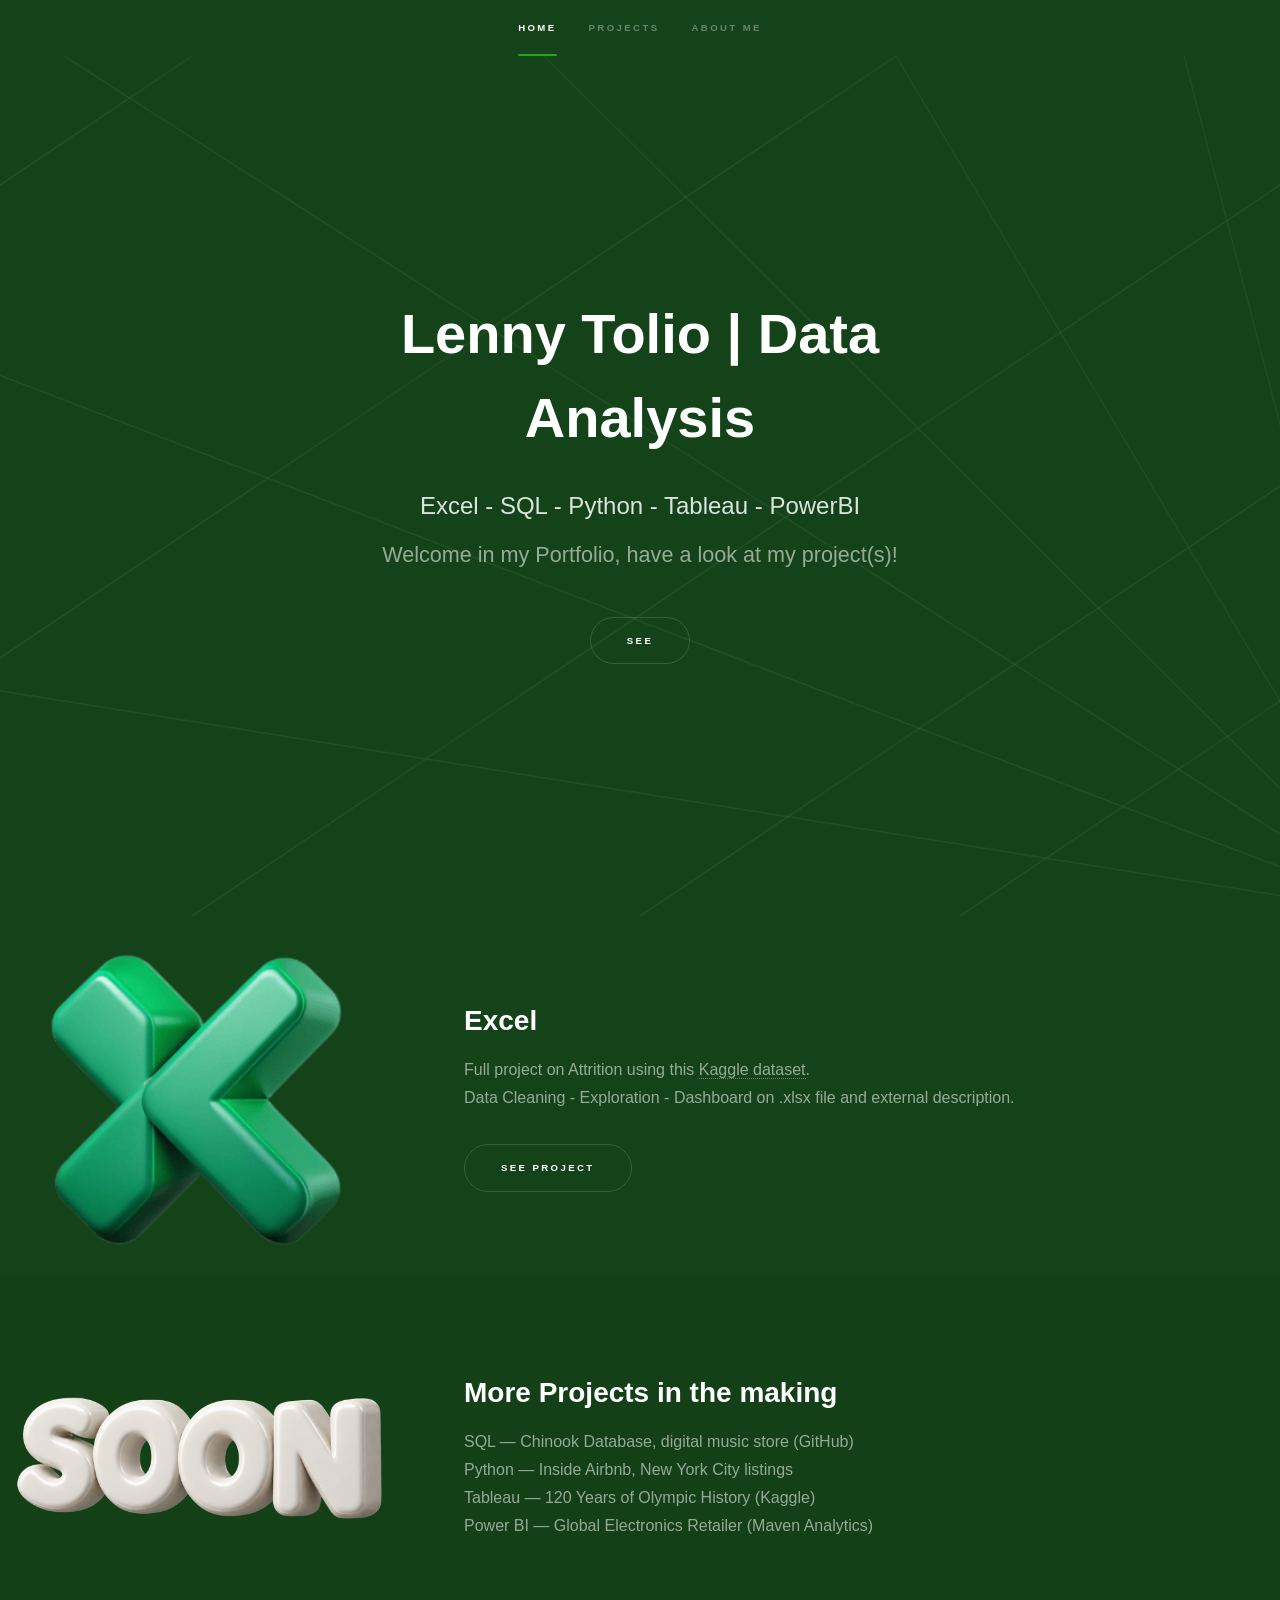
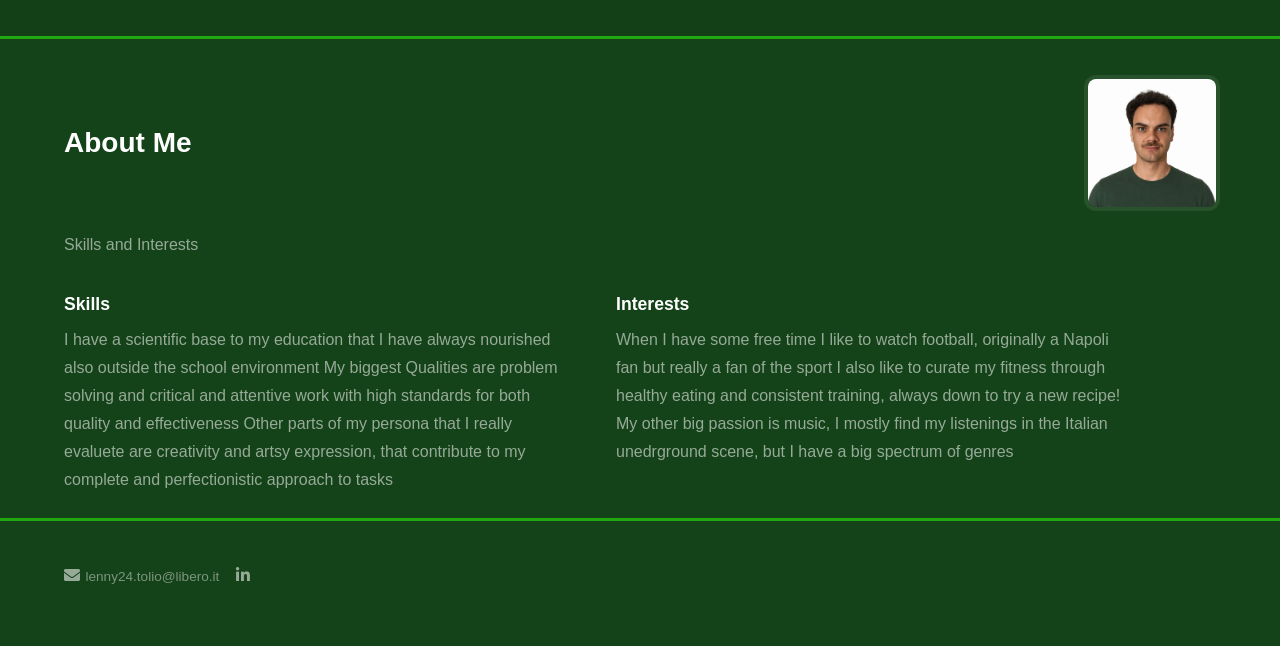
==== index.html @ 7ac7b828 "Add files via upload" ====
<!DOCTYPE HTML>
<html>
	<head>
		<title>Lenny Tolio Portfolio</title>
		<meta charset="utf-8" />
		<meta name="viewport" content="width=device-width, initial-scale=1, user-scalable=no" />
		<link rel="stylesheet" href="assets/css/main.css" />
		<noscript><link rel="stylesheet" href="assets/css/noscript.css" /></noscript>
	</head>
	<body class="is-preload">

		<!-- Sidebar -->
			<section id="sidebar">
				<div class="inner">
					<nav>
						<ul>
							<li><a href="#intro">Home</a></li>
							<li><a href="#one">Projects</a></li>
							<li><a href="#two">About Me</a></li>
						</ul>
					</nav>
				</div>
			</section>

		<!-- Wrapper -->
			<div id="wrapper">

				<!-- Intro -->
					<section id="intro" class="wrapper style1 fullscreen fade-up">
						<div class="inner">
							<h1>Lenny Tolio | Data Analysis</h1>
							<h2>Excel - SQL - Python - Tableau - PowerBI</h2>
							<p>Welcome in my Portfolio, have a look at my project(s)!<br /></p>
							<ul class="actions special">
								<li><a href="#one" class="button scrolly">See</a></li>
							</ul>
						</div>
					</section>

				<!-- One -->
				<section id="one" class="wrapper style2 spotlights">
						<section>
						
							<a href="Excel.html" class="image"><img src="images/ExcelLogo.png" alt="ExcelLogo" data-position="center center" /></a>
							<div class="content">
								<div class="inner">
									<h2>Excel</h2>
									<p>Full project on Attrition using this <a href="https://kaggle.com/datasets/pavansubhasht/ibm-hr-analytics-attrition-dataset">Kaggle dataset</a>.<br />
									Data Cleaning - Exploration - Dashboard on .xlsx file and external description.</p>
									<ul class="actions">
										<li><a href="Excel.html" class="button">See Project</a></li>
									</ul>
								</div>
							</div>
						</section>
					
				
						<section>
							<a class="image"><img src="images/SOON.png" alt="MTC" data-position="center center" /></a>
							<div class="content">
								<div class="inner">
									<h2>More Projects in the making</h2>
									<p>SQL  —  Chinook Database, digital music store (GitHub)<br />
										Python  —  Inside Airbnb, New York City listings<br />
										Tableau  —  120 Years of Olympic History (Kaggle)<br />
										Power BI  —  Global Electronics Retailer (Maven Analytics)<br />
									</p>
								</div>
							</div>
						
						</section>
				</section>

				<!-- Divider between Projects and About Me -->
					<hr class="section-divider" />

				<!-- Two -->
					<section id="two" class="wrapper style3 fade-up">
						<div class="inner">
							<div class="about-header">
								<h2>About Me</h2>
								<!-- Sostituisci il percorso con la tua foto -->
								<div class="about-photo">
									<img src="images\FotoIo.jpg" alt="Lenny Tolio" />
								</div>
							</div>
							<p>Skills and Interests</p>
							<div class="about-blocks">
								<div class="about-block">
									<h3>Skills</h3>
									<p>I have a scientific base to my education that I have always nourished also outside the school environment
									My biggest Qualities are problem solving and critical and attentive work with high standards for both quality and effectiveness
									Other parts of my persona that I really evaluete are creativity and artsy expression, that contribute to my complete and perfectionistic approach to tasks</p>
								</div>
								<div class="about-block">
									<h3>Interests</h3>
									<p>When I have some free time I like to watch football, originally a Napoli fan but really a fan of the sport
										I also like to curate my fitness through healthy eating and consistent training, always down to try a new recipe!
										My other big passion is music, I mostly find my listenings in the Italian unedrground scene, but I have a big spectrum of genres
									</p>
								</div>
							</div>
						</div>
					</section>

			</div>

		<!-- Divider -->
			<hr class="section-divider" />

		<!-- Footer -->
			<footer id="footer" class="wrapper style1-alt">
				<div class="inner">
					<ul class="icons">
						<li class="email-item">
							<a href="#" class="icon solid fa-envelope" id="copy-email" title="Copia l'indirizzo email"><span class="label">Email</span></a><span class="email-text" id="copy-email-text">lenny24.tolio@libero.it</span>
							<span class="copied-tip" id="copied-tip">Copiato negli appunti!</span>
						</li>
						<li><a href="https://www.linkedin.com/in/tuo-profilo" class="icon brands fa-linkedin-in"><span class="label">LinkedIn</span></a></li>
					</ul>
				</div>
			</footer>

		<!-- Scripts -->
			<script src="assets/js/jquery.min.js"></script>
			<script src="assets/js/jquery.scrollex.min.js"></script>
			<script src="assets/js/jquery.scrolly.min.js"></script>
			<script src="assets/js/browser.min.js"></script>
			<script src="assets/js/breakpoints.min.js"></script>
			<script src="assets/js/util.js"></script>
			<script src="assets/js/main.js"></script>

		<!-- Copy email to clipboard -->
			<script>
				(function () {
					var email = "lenny24.tolio@libero.it";
					var tip = document.getElementById("copied-tip");
					var showTip = function () {
						navigator.clipboard.writeText(email).then(function () {
							tip.classList.add("visible");
							setTimeout(function () { tip.classList.remove("visible"); }, 1800);
						});
					};
					document.getElementById("copy-email").addEventListener("click", function (e) {
						e.preventDefault();
						showTip();
					});
					document.getElementById("copy-email-text").addEventListener("click", showTip);
				})();
			</script>

	</body>
</html>
---- assets/css/main.css ----
@import url(fontawesome-all.min.css);

/*
	Hyperspace by HTML5 UP
	html5up.net | @ajlkn
	Free for personal and commercial use under the CCA 3.0 license (html5up.net/license)
*/

html, body, div, span, applet, object,
iframe, h1, h2, h3, h4, h5, h6, p, blockquote,
pre, a, abbr, acronym, address, big, cite,
code, del, dfn, em, img, ins, kbd, q, s, samp,
small, strike, strong, sub, sup, tt, var, b,
u, i, center, dl, dt, dd, ol, ul, li, fieldset,
form, label, legend, table, caption, tbody,
tfoot, thead, tr, th, td, article, aside,
canvas, details, embed, figure, figcaption,
footer, header, hgroup, menu, nav, output, ruby,
section, summary, time, mark, audio, video {
	margin: 0;
	padding: 0;
	border: 0;
	font-size: 100%;
	font: inherit;
	vertical-align: baseline;}

article, aside, details, figcaption, figure,
footer, header, hgroup, menu, nav, section {
	display: block;}

body {
	line-height: 1;
}

ol, ul {
	list-style: none;
}

blockquote, q {
	quotes: none;
}

	blockquote:before, blockquote:after, q:before, q:after {
		content: '';
		content: none;
	}

table {
	border-collapse: collapse;
	border-spacing: 0;
}

body {
	-webkit-text-size-adjust: none;
}

mark {
	background-color: transparent;
	color: inherit;
}

input::-moz-focus-inner {
	border: 0;
	padding: 0;
}

input, select, textarea {
	-moz-appearance: none;
	-webkit-appearance: none;
	-ms-appearance: none;
	appearance: none;
}

/* Basic */

	@-ms-viewport {
		width: device-width;
	}

	body {
		-ms-overflow-style: scrollbar;
	}

	@media screen and (max-width: 480px) {

		html, body {
			min-width: 320px;
		}

	}

	html {
		box-sizing: border-box;
	}

	*, *:before, *:after {
		box-sizing: inherit;
	}

	body {
		background: #154319;
	}

		body.is-preload *, body.is-preload *:before, body.is-preload *:after {
			-moz-animation: none !important;
			-webkit-animation: none !important;
			-ms-animation: none !important;
			animation: none !important;
			-moz-transition: none !important;
			-webkit-transition: none !important;
			-ms-transition: none !important;
			transition: none !important;
		}

/* Type */

	body, input, select, textarea {
		color: rgba(255, 255, 255, 0.55);
		font-family: Arial, Helvetica, sans-serif;
		font-size: 16.5pt;
		font-weight: normal;
		line-height: 1.75;
	}

		@media screen and (max-width: 1680px) {

			body, input, select, textarea {
				font-size: 13pt;
			}

		}

		@media screen and (max-width: 1280px) {

			body, input, select, textarea {
				font-size: 12pt;
			}

		}

		@media screen and (max-width: 360px) {

			body, input, select, textarea {
				font-size: 11pt;
			}

		}

	a {
		-moz-transition: color 0.2s ease, border-bottom-color 0.2s ease;
		-webkit-transition: color 0.2s ease, border-bottom-color 0.2s ease;
		-ms-transition: color 0.2s ease, border-bottom-color 0.2s ease;
		transition: color 0.2s ease, border-bottom-color 0.2s ease;
		border-bottom: dotted 1px rgba(255, 255, 255, 0.35);
		color: inherit;
		text-decoration: none;
	}

		a:hover {
			border-bottom-color: transparent;
			color: #ffffff;
		}

	strong, b {
		color: #ffffff;
		font-weight: bold;
	}

	em, i {
		font-style: italic;
	}

	p {
		margin: 0 0 2em 0;
	}

	h1, h2, h3, h4, h5, h6 {
		color: #ffffff;
		font-weight: bold;
		line-height: 1.5;
		margin: 0 0 0.5em 0;
	}

		h1 a, h2 a, h3 a, h4 a, h5 a, h6 a {
			color: inherit;
			text-decoration: none;
		}

	h1 {
		font-size: 2.75em;
	}

		h1.major {
			margin: 0 0 1.3em 0;
			position: relative;
			padding-bottom: 0.35em;
		}

			h1.major:after {
				background-image: -moz-linear-gradient(to right, #154319, #22a911);
				background-image: -webkit-linear-gradient(to right, #154319, #22a911);
				background-image: -ms-linear-gradient(to right, #154319, #22a911);
				background-image: linear-gradient(to right, #154319, #22a911);
				-moz-transition: max-width 0.2s ease;
				-webkit-transition: max-width 0.2s ease;
				-ms-transition: max-width 0.2s ease;
				transition: max-width 0.2s ease;
				border-radius: 0.2em;
				bottom: 0;
				content: '';
				height: 0.05em;
				position: absolute;
				right: 0;
				width: 100%;
			}

	h2 {
		font-size: 1.75em;
	}

	h3 {
		font-size: 1.1em;
	}

	h4 {
		font-size: 1em;
	}

	h5 {
		font-size: 0.8em;
	}

	h6 {
		font-size: 0.6em;
	}

	@media screen and (max-width: 736px) {

		h1 {
			font-size: 2em;
		}

		h2 {
			font-size: 1.25em;
		}

		h3 {
			font-size: 1em;
		}

		h4 {
			font-size: 0.8em;
		}

		h5 {
			font-size: 0.6em;
		}

		h6 {
			font-size: 0.6em;
		}

	}

	sub {
		font-size: 0.8em;
		position: relative;
		top: 0.5em;
	}

	sup {
		font-size: 0.8em;
		position: relative;
		top: -0.5em;
	}

	blockquote {
		border-left: solid 4px rgba(255, 255, 255, 0.15);
		font-style: italic;
		margin: 0 0 2em 0;
		padding: 0.5em 0 0.5em 2em;
	}

	code {
		background: rgba(255, 255, 255, 0.05);
		border-radius: 0.25em;
		border: solid 1px rgba(255, 255, 255, 0.15);
		font-family: "Courier New", monospace;
		font-size: 0.9em;
		margin: 0 0.25em;
		padding: 0.25em 0.65em;
	}

	pre {
		-webkit-overflow-scrolling: touch;
		font-family: "Courier New", monospace;
		font-size: 0.9em;
		margin: 0 0 2em 0;
	}

		pre code {
			display: block;
			line-height: 1.75em;
			padding: 1em 1.5em;
			overflow-x: auto;
		}

	hr {
		border: 0;
		border-bottom: solid 1px rgba(255, 255, 255, 0.15);
		margin: 2em 0;
	}

		hr.major {
			margin: 3em 0;
		}

	.align-left {
		text-align: left;
	}

	.align-center {
		text-align: center;
	}

	.align-right {
		text-align: right;
	}

/* Row */

	.row {
		display: flex;
		flex-wrap: wrap;
		box-sizing: border-box;
		align-items: stretch;
	}

		.row > * {
			box-sizing: border-box;
		}

		.row.gtr-uniform > * > :last-child {
			margin-bottom: 0;
		}

		.row.aln-left {
			justify-content: flex-start;
		}

		.row.aln-center {
			justify-content: center;
		}

		.row.aln-right {
			justify-content: flex-end;
		}

		.row.aln-top {
			align-items: flex-start;
		}

		.row.aln-middle {
			align-items: center;
		}

		.row.aln-bottom {
			align-items: flex-end;
		}

		.row > .imp {
			order: -1;
		}

		.row > .col-1 {
			width: 8.33333%;
		}

		.row > .off-1 {
			margin-left: 8.33333%;
		}

		.row > .col-2 {
			width: 16.66667%;
		}

		.row > .off-2 {
			margin-left: 16.66667%;
		}

		.row > .col-3 {
			width: 25%;
		}

		.row > .off-3 {
			margin-left: 25%;
		}

		.row > .col-4 {
			width: 33.33333%;
		}

		.row > .off-4 {
			margin-left: 33.33333%;
		}

		.row > .col-5 {
			width: 41.66667%;
		}

		.row > .off-5 {
			margin-left: 41.66667%;
		}

		.row > .col-6 {
			width: 50%;
		}

		.row > .off-6 {
			margin-left: 50%;
		}

		.row > .col-7 {
			width: 58.33333%;
		}

		.row > .off-7 {
			margin-left: 58.33333%;
		}

		.row > .col-8 {
			width: 66.66667%;
		}

		.row > .off-8 {
			margin-left: 66.66667%;
		}

		.row > .col-9 {
			width: 75%;
		}

		.row > .off-9 {
			margin-left: 75%;
		}

		.row > .col-10 {
			width: 83.33333%;
		}

		.row > .off-10 {
			margin-left: 83.33333%;
		}

		.row > .col-11 {
			width: 91.66667%;
		}

		.row > .off-11 {
			margin-left: 91.66667%;
		}

		.row > .col-12 {
			width: 100%;
		}

		.row > .off-12 {
			margin-left: 100%;
		}

		.row.gtr-0 {
			margin-top: 0;
			margin-left: 0em;
		}

			.row.gtr-0 > * {
				padding: 0 0 0 0em;
			}

			.row.gtr-0.gtr-uniform {
				margin-top: 0em;
			}

				.row.gtr-0.gtr-uniform > * {
					padding-top: 0em;
				}

		.row.gtr-25 {
			margin-top: 0;
			margin-left: -0.375em;
		}

			.row.gtr-25 > * {
				padding: 0 0 0 0.375em;
			}

			.row.gtr-25.gtr-uniform {
				margin-top: -0.375em;
			}

				.row.gtr-25.gtr-uniform > * {
					padding-top: 0.375em;
				}

		.row.gtr-50 {
			margin-top: 0;
			margin-left: -0.75em;
		}

			.row.gtr-50 > * {
				padding: 0 0 0 0.75em;
			}

			.row.gtr-50.gtr-uniform {
				margin-top: -0.75em;
			}

				.row.gtr-50.gtr-uniform > * {
					padding-top: 0.75em;
				}

		.row {
			margin-top: 0;
			margin-left: -1.5em;
		}

			.row > * {
				padding: 0 0 0 1.5em;
			}

			.row.gtr-uniform {
				margin-top: -1.5em;
			}

				.row.gtr-uniform > * {
					padding-top: 1.5em;
				}

		.row.gtr-150 {
			margin-top: 0;
			margin-left: -2.25em;
		}

			.row.gtr-150 > * {
				padding: 0 0 0 2.25em;
			}

			.row.gtr-150.gtr-uniform {
				margin-top: -2.25em;
			}

				.row.gtr-150.gtr-uniform > * {
					padding-top: 2.25em;
				}

		.row.gtr-200 {
			margin-top: 0;
			margin-left: -3em;
		}

			.row.gtr-200 > * {
				padding: 0 0 0 3em;
			}

			.row.gtr-200.gtr-uniform {
				margin-top: -3em;
			}

				.row.gtr-200.gtr-uniform > * {
					padding-top: 3em;
				}

		@media screen and (max-width: 1680px) {

			.row {
				display: flex;
				flex-wrap: wrap;
				box-sizing: border-box;
				align-items: stretch;
			}

				.row > * {
					box-sizing: border-box;
				}

				.row.gtr-uniform > * > :last-child {
					margin-bottom: 0;
				}

				.row.aln-left {
					justify-content: flex-start;
				}

				.row.aln-center {
					justify-content: center;
				}

				.row.aln-right {
					justify-content: flex-end;
				}

				.row.aln-top {
					align-items: flex-start;
				}

				.row.aln-middle {
					align-items: center;
				}

				.row.aln-bottom {
					align-items: flex-end;
				}

				.row > .imp-xlarge {
					order: -1;
				}

				.row > .col-1-xlarge {
					width: 8.33333%;
				}

				.row > .off-1-xlarge {
					margin-left: 8.33333%;
				}

				.row > .col-2-xlarge {
					width: 16.66667%;
				}

				.row > .off-2-xlarge {
					margin-left: 16.66667%;
				}

				.row > .col-3-xlarge {
					width: 25%;
				}

				.row > .off-3-xlarge {
					margin-left: 25%;
				}

				.row > .col-4-xlarge {
					width: 33.33333%;
				}

				.row > .off-4-xlarge {
					margin-left: 33.33333%;
				}

				.row > .col-5-xlarge {
					width: 41.66667%;
				}

				.row > .off-5-xlarge {
					margin-left: 41.66667%;
				}

				.row > .col-6-xlarge {
					width: 50%;
				}

				.row > .off-6-xlarge {
					margin-left: 50%;
				}

				.row > .col-7-xlarge {
					width: 58.33333%;
				}

				.row > .off-7-xlarge {
					margin-left: 58.33333%;
				}

				.row > .col-8-xlarge {
					width: 66.66667%;
				}

				.row > .off-8-xlarge {
					margin-left: 66.66667%;
				}

				.row > .col-9-xlarge {
					width: 75%;
				}

				.row > .off-9-xlarge {
					margin-left: 75%;
				}

				.row > .col-10-xlarge {
					width: 83.33333%;
				}

				.row > .off-10-xlarge {
					margin-left: 83.33333%;
				}

				.row > .col-11-xlarge {
					width: 91.66667%;
				}

				.row > .off-11-xlarge {
					margin-left: 91.66667%;
				}

				.row > .col-12-xlarge {
					width: 100%;
				}

				.row > .off-12-xlarge {
					margin-left: 100%;
				}

				.row.gtr-0 {
					margin-top: 0;
					margin-left: 0em;
				}

					.row.gtr-0 > * {
						padding: 0 0 0 0em;
					}

					.row.gtr-0.gtr-uniform {
						margin-top: 0em;
					}

						.row.gtr-0.gtr-uniform > * {
							padding-top: 0em;
						}

				.row.gtr-25 {
					margin-top: 0;
					margin-left: -0.375em;
				}

					.row.gtr-25 > * {
						padding: 0 0 0 0.375em;
					}

					.row.gtr-25.gtr-uniform {
						margin-top: -0.375em;
					}

						.row.gtr-25.gtr-uniform > * {
							padding-top: 0.375em;
						}

				.row.gtr-50 {
					margin-top: 0;
					margin-left: -0.75em;
				}

					.row.gtr-50 > * {
						padding: 0 0 0 0.75em;
					}

					.row.gtr-50.gtr-uniform {
						margin-top: -0.75em;
					}

						.row.gtr-50.gtr-uniform > * {
							padding-top: 0.75em;
						}

				.row {
					margin-top: 0;
					margin-left: -1.5em;
				}

					.row > * {
						padding: 0 0 0 1.5em;
					}

					.row.gtr-uniform {
						margin-top: -1.5em;
					}

						.row.gtr-uniform > * {
							padding-top: 1.5em;
						}

				.row.gtr-150 {
					margin-top: 0;
					margin-left: -2.25em;
				}

					.row.gtr-150 > * {
						padding: 0 0 0 2.25em;
					}

					.row.gtr-150.gtr-uniform {
						margin-top: -2.25em;
					}

						.row.gtr-150.gtr-uniform > * {
							padding-top: 2.25em;
						}

				.row.gtr-200 {
					margin-top: 0;
					margin-left: -3em;
				}

					.row.gtr-200 > * {
						padding: 0 0 0 3em;
					}

					.row.gtr-200.gtr-uniform {
						margin-top: -3em;
					}

						.row.gtr-200.gtr-uniform > * {
							padding-top: 3em;
						}

		}

		@media screen and (max-width: 1280px) {

			.row {
				display: flex;
				flex-wrap: wrap;
				box-sizing: border-box;
				align-items: stretch;
			}

				.row > * {
					box-sizing: border-box;
				}

				.row.gtr-uniform > * > :last-child {
					margin-bottom: 0;
				}

				.row.aln-left {
					justify-content: flex-start;
				}

				.row.aln-center {
					justify-content: center;
				}

				.row.aln-right {
					justify-content: flex-end;
				}

				.row.aln-top {
					align-items: flex-start;
				}

				.row.aln-middle {
					align-items: center;
				}

				.row.aln-bottom {
					align-items: flex-end;
				}

				.row > .imp-large {
					order: -1;
				}

				.row > .col-1-large {
					width: 8.33333%;
				}

				.row > .off-1-large {
					margin-left: 8.33333%;
				}

				.row > .col-2-large {
					width: 16.66667%;
				}

				.row > .off-2-large {
					margin-left: 16.66667%;
				}

				.row > .col-3-large {
					width: 25%;
				}

				.row > .off-3-large {
					margin-left: 25%;
				}

				.row > .col-4-large {
					width: 33.33333%;
				}

				.row > .off-4-large {
					margin-left: 33.33333%;
				}

				.row > .col-5-large {
					width: 41.66667%;
				}

				.row > .off-5-large {
					margin-left: 41.66667%;
				}

				.row > .col-6-large {
					width: 50%;
				}

				.row > .off-6-large {
					margin-left: 50%;
				}

				.row > .col-7-large {
					width: 58.33333%;
				}

				.row > .off-7-large {
					margin-left: 58.33333%;
				}

				.row > .col-8-large {
					width: 66.66667%;
				}

				.row > .off-8-large {
					margin-left: 66.66667%;
				}

				.row > .col-9-large {
					width: 75%;
				}

				.row > .off-9-large {
					margin-left: 75%;
				}

				.row > .col-10-large {
					width: 83.33333%;
				}

				.row > .off-10-large {
					margin-left: 83.33333%;
				}

				.row > .col-11-large {
					width: 91.66667%;
				}

				.row > .off-11-large {
					margin-left: 91.66667%;
				}

				.row > .col-12-large {
					width: 100%;
				}

				.row > .off-12-large {
					margin-left: 100%;
				}

				.row.gtr-0 {
					margin-top: 0;
					margin-left: 0em;
				}

					.row.gtr-0 > * {
						padding: 0 0 0 0em;
					}

					.row.gtr-0.gtr-uniform {
						margin-top: 0em;
					}

						.row.gtr-0.gtr-uniform > * {
							padding-top: 0em;
						}

				.row.gtr-25 {
					margin-top: 0;
					margin-left: -0.375em;
				}

					.row.gtr-25 > * {
						padding: 0 0 0 0.375em;
					}

					.row.gtr-25.gtr-uniform {
						margin-top: -0.375em;
					}

						.row.gtr-25.gtr-uniform > * {
							padding-top: 0.375em;
						}

				.row.gtr-50 {
					margin-top: 0;
					margin-left: -0.75em;
				}

					.row.gtr-50 > * {
						padding: 0 0 0 0.75em;
					}

					.row.gtr-50.gtr-uniform {
						margin-top: -0.75em;
					}

						.row.gtr-50.gtr-uniform > * {
							padding-top: 0.75em;
						}

				.row {
					margin-top: 0;
					margin-left: -1.5em;
				}

					.row > * {
						padding: 0 0 0 1.5em;
					}

					.row.gtr-uniform {
						margin-top: -1.5em;
					}

						.row.gtr-uniform > * {
							padding-top: 1.5em;
						}

				.row.gtr-150 {
					margin-top: 0;
					margin-left: -2.25em;
				}

					.row.gtr-150 > * {
						padding: 0 0 0 2.25em;
					}

					.row.gtr-150.gtr-uniform {
						margin-top: -2.25em;
					}

						.row.gtr-150.gtr-uniform > * {
							padding-top: 2.25em;
						}

				.row.gtr-200 {
					margin-top: 0;
					margin-left: -3em;
				}

					.row.gtr-200 > * {
						padding: 0 0 0 3em;
					}

					.row.gtr-200.gtr-uniform {
						margin-top: -3em;
					}

						.row.gtr-200.gtr-uniform > * {
							padding-top: 3em;
						}

		}

		@media screen and (max-width: 980px) {

			.row {
				display: flex;
				flex-wrap: wrap;
				box-sizing: border-box;
				align-items: stretch;
			}

				.row > * {
					box-sizing: border-box;
				}

				.row.gtr-uniform > * > :last-child {
					margin-bottom: 0;
				}

				.row.aln-left {
					justify-content: flex-start;
				}

				.row.aln-center {
					justify-content: center;
				}

				.row.aln-right {
					justify-content: flex-end;
				}

				.row.aln-top {
					align-items: flex-start;
				}

				.row.aln-middle {
					align-items: center;
				}

				.row.aln-bottom {
					align-items: flex-end;
				}

				.row > .imp-medium {
					order: -1;
				}

				.row > .col-1-medium {
					width: 8.33333%;
				}

				.row > .off-1-medium {
					margin-left: 8.33333%;
				}

				.row > .col-2-medium {
					width: 16.66667%;
				}

				.row > .off-2-medium {
					margin-left: 16.66667%;
				}

				.row > .col-3-medium {
					width: 25%;
				}

				.row > .off-3-medium {
					margin-left: 25%;
				}

				.row > .col-4-medium {
					width: 33.33333%;
				}

				.row > .off-4-medium {
					margin-left: 33.33333%;
				}

				.row > .col-5-medium {
					width: 41.66667%;
				}

				.row > .off-5-medium {
					margin-left: 41.66667%;
				}

				.row > .col-6-medium {
					width: 50%;
				}

				.row > .off-6-medium {
					margin-left: 50%;
				}

				.row > .col-7-medium {
					width: 58.33333%;
				}

				.row > .off-7-medium {
					margin-left: 58.33333%;
				}

				.row > .col-8-medium {
					width: 66.66667%;
				}

				.row > .off-8-medium {
					margin-left: 66.66667%;
				}

				.row > .col-9-medium {
					width: 75%;
				}

				.row > .off-9-medium {
					margin-left: 75%;
				}

				.row > .col-10-medium {
					width: 83.33333%;
				}

				.row > .off-10-medium {
					margin-left: 83.33333%;
				}

				.row > .col-11-medium {
					width: 91.66667%;
				}

				.row > .off-11-medium {
					margin-left: 91.66667%;
				}

				.row > .col-12-medium {
					width: 100%;
				}

				.row > .off-12-medium {
					margin-left: 100%;
				}

				.row.gtr-0 {
					margin-top: 0;
					margin-left: 0em;
				}

					.row.gtr-0 > * {
						padding: 0 0 0 0em;
					}

					.row.gtr-0.gtr-uniform {
						margin-top: 0em;
					}

						.row.gtr-0.gtr-uniform > * {
							padding-top: 0em;
						}

				.row.gtr-25 {
					margin-top: 0;
					margin-left: -0.375em;
				}

					.row.gtr-25 > * {
						padding: 0 0 0 0.375em;
					}

					.row.gtr-25.gtr-uniform {
						margin-top: -0.375em;
					}

						.row.gtr-25.gtr-uniform > * {
							padding-top: 0.375em;
						}

				.row.gtr-50 {
					margin-top: 0;
					margin-left: -0.75em;
				}

					.row.gtr-50 > * {
						padding: 0 0 0 0.75em;
					}

					.row.gtr-50.gtr-uniform {
						margin-top: -0.75em;
					}

						.row.gtr-50.gtr-uniform > * {
							padding-top: 0.75em;
						}

				.row {
					margin-top: 0;
					margin-left: -1.5em;
				}

					.row > * {
						padding: 0 0 0 1.5em;
					}

					.row.gtr-uniform {
						margin-top: -1.5em;
					}

						.row.gtr-uniform > * {
							padding-top: 1.5em;
						}

				.row.gtr-150 {
					margin-top: 0;
					margin-left: -2.25em;
				}

					.row.gtr-150 > * {
						padding: 0 0 0 2.25em;
					}

					.row.gtr-150.gtr-uniform {
						margin-top: -2.25em;
					}

						.row.gtr-150.gtr-uniform > * {
							padding-top: 2.25em;
						}

				.row.gtr-200 {
					margin-top: 0;
					margin-left: -3em;
				}

					.row.gtr-200 > * {
						padding: 0 0 0 3em;
					}

					.row.gtr-200.gtr-uniform {
						margin-top: -3em;
					}

						.row.gtr-200.gtr-uniform > * {
							padding-top: 3em;
						}

		}

		@media screen and (max-width: 736px) {

			.row {
				display: flex;
				flex-wrap: wrap;
				box-sizing: border-box;
				align-items: stretch;
			}

				.row > * {
					box-sizing: border-box;
				}

				.row.gtr-uniform > * > :last-child {
					margin-bottom: 0;
				}

				.row.aln-left {
					justify-content: flex-start;
				}

				.row.aln-center {
					justify-content: center;
				}

				.row.aln-right {
					justify-content: flex-end;
				}

				.row.aln-top {
					align-items: flex-start;
				}

				.row.aln-middle {
					align-items: center;
				}

				.row.aln-bottom {
					align-items: flex-end;
				}

				.row > .imp-small {
					order: -1;
				}

				.row > .col-1-small {
					width: 8.33333%;
				}

				.row > .off-1-small {
					margin-left: 8.33333%;
				}

				.row > .col-2-small {
					width: 16.66667%;
				}

				.row > .off-2-small {
					margin-left: 16.66667%;
				}

				.row > .col-3-small {
					width: 25%;
				}

				.row > .off-3-small {
					margin-left: 25%;
				}

				.row > .col-4-small {
					width: 33.33333%;
				}

				.row > .off-4-small {
					margin-left: 33.33333%;
				}

				.row > .col-5-small {
					width: 41.66667%;
				}

				.row > .off-5-small {
					margin-left: 41.66667%;
				}

				.row > .col-6-small {
					width: 50%;
				}

				.row > .off-6-small {
					margin-left: 50%;
				}

				.row > .col-7-small {
					width: 58.33333%;
				}

				.row > .off-7-small {
					margin-left: 58.33333%;
				}

				.row > .col-8-small {
					width: 66.66667%;
				}

				.row > .off-8-small {
					margin-left: 66.66667%;
				}

				.row > .col-9-small {
					width: 75%;
				}

				.row > .off-9-small {
					margin-left: 75%;
				}

				.row > .col-10-small {
					width: 83.33333%;
				}

				.row > .off-10-small {
					margin-left: 83.33333%;
				}

				.row > .col-11-small {
					width: 91.66667%;
				}

				.row > .off-11-small {
					margin-left: 91.66667%;
				}

				.row > .col-12-small {
					width: 100%;
				}

				.row > .off-12-small {
					margin-left: 100%;
				}

				.row.gtr-0 {
					margin-top: 0;
					margin-left: 0em;
				}

					.row.gtr-0 > * {
						padding: 0 0 0 0em;
					}

					.row.gtr-0.gtr-uniform {
						margin-top: 0em;
					}

						.row.gtr-0.gtr-uniform > * {
							padding-top: 0em;
						}

				.row.gtr-25 {
					margin-top: 0;
					margin-left: -0.375em;
				}

					.row.gtr-25 > * {
						padding: 0 0 0 0.375em;
					}

					.row.gtr-25.gtr-uniform {
						margin-top: -0.375em;
					}

						.row.gtr-25.gtr-uniform > * {
							padding-top: 0.375em;
						}

				.row.gtr-50 {
					margin-top: 0;
					margin-left: -0.75em;
				}

					.row.gtr-50 > * {
						padding: 0 0 0 0.75em;
					}

					.row.gtr-50.gtr-uniform {
						margin-top: -0.75em;
					}

						.row.gtr-50.gtr-uniform > * {
							padding-top: 0.75em;
						}

				.row {
					margin-top: 0;
					margin-left: -1.5em;
				}

					.row > * {
						padding: 0 0 0 1.5em;
					}

					.row.gtr-uniform {
						margin-top: -1.5em;
					}

						.row.gtr-uniform > * {
							padding-top: 1.5em;
						}

				.row.gtr-150 {
					margin-top: 0;
					margin-left: -2.25em;
				}

					.row.gtr-150 > * {
						padding: 0 0 0 2.25em;
					}

					.row.gtr-150.gtr-uniform {
						margin-top: -2.25em;
					}

						.row.gtr-150.gtr-uniform > * {
							padding-top: 2.25em;
						}

				.row.gtr-200 {
					margin-top: 0;
					margin-left: -3em;
				}

					.row.gtr-200 > * {
						padding: 0 0 0 3em;
					}

					.row.gtr-200.gtr-uniform {
						margin-top: -3em;
					}

						.row.gtr-200.gtr-uniform > * {
							padding-top: 3em;
						}

		}

		@media screen and (max-width: 480px) {

			.row {
				display: flex;
				flex-wrap: wrap;
				box-sizing: border-box;
				align-items: stretch;
			}

				.row > * {
					box-sizing: border-box;
				}

				.row.gtr-uniform > * > :last-child {
					margin-bottom: 0;
				}

				.row.aln-left {
					justify-content: flex-start;
				}

				.row.aln-center {
					justify-content: center;
				}

				.row.aln-right {
					justify-content: flex-end;
				}

				.row.aln-top {
					align-items: flex-start;
				}

				.row.aln-middle {
					align-items: center;
				}

				.row.aln-bottom {
					align-items: flex-end;
				}

				.row > .imp-xsmall {
					order: -1;
				}

				.row > .col-1-xsmall {
					width: 8.33333%;
				}

				.row > .off-1-xsmall {
					margin-left: 8.33333%;
				}

				.row > .col-2-xsmall {
					width: 16.66667%;
				}

				.row > .off-2-xsmall {
					margin-left: 16.66667%;
				}

				.row > .col-3-xsmall {
					width: 25%;
				}

				.row > .off-3-xsmall {
					margin-left: 25%;
				}

				.row > .col-4-xsmall {
					width: 33.33333%;
				}

				.row > .off-4-xsmall {
					margin-left: 33.33333%;
				}

				.row > .col-5-xsmall {
					width: 41.66667%;
				}

				.row > .off-5-xsmall {
					margin-left: 41.66667%;
				}

				.row > .col-6-xsmall {
					width: 50%;
				}

				.row > .off-6-xsmall {
					margin-left: 50%;
				}

				.row > .col-7-xsmall {
					width: 58.33333%;
				}

				.row > .off-7-xsmall {
					margin-left: 58.33333%;
				}

				.row > .col-8-xsmall {
					width: 66.66667%;
				}

				.row > .off-8-xsmall {
					margin-left: 66.66667%;
				}

				.row > .col-9-xsmall {
					width: 75%;
				}

				.row > .off-9-xsmall {
					margin-left: 75%;
				}

				.row > .col-10-xsmall {
					width: 83.33333%;
				}

				.row > .off-10-xsmall {
					margin-left: 83.33333%;
				}

				.row > .col-11-xsmall {
					width: 91.66667%;
				}

				.row > .off-11-xsmall {
					margin-left: 91.66667%;
				}

				.row > .col-12-xsmall {
					width: 100%;
				}

				.row > .off-12-xsmall {
					margin-left: 100%;
				}

				.row.gtr-0 {
					margin-top: 0;
					margin-left: 0em;
				}

					.row.gtr-0 > * {
						padding: 0 0 0 0em;
					}

					.row.gtr-0.gtr-uniform {
						margin-top: 0em;
					}

						.row.gtr-0.gtr-uniform > * {
							padding-top: 0em;
						}

				.row.gtr-25 {
					margin-top: 0;
					margin-left: -0.375em;
				}

					.row.gtr-25 > * {
						padding: 0 0 0 0.375em;
					}

					.row.gtr-25.gtr-uniform {
						margin-top: -0.375em;
					}

						.row.gtr-25.gtr-uniform > * {
							padding-top: 0.375em;
						}

				.row.gtr-50 {
					margin-top: 0;
					margin-left: -0.75em;
				}

					.row.gtr-50 > * {
						padding: 0 0 0 0.75em;
					}

					.row.gtr-50.gtr-uniform {
						margin-top: -0.75em;
					}

						.row.gtr-50.gtr-uniform > * {
							padding-top: 0.75em;
						}

				.row {
					margin-top: 0;
					margin-left: -1.5em;
				}

					.row > * {
						padding: 0 0 0 1.5em;
					}

					.row.gtr-uniform {
						margin-top: -1.5em;
					}

						.row.gtr-uniform > * {
							padding-top: 1.5em;
						}

				.row.gtr-150 {
					margin-top: 0;
					margin-left: -2.25em;
				}

					.row.gtr-150 > * {
						padding: 0 0 0 2.25em;
					}

					.row.gtr-150.gtr-uniform {
						margin-top: -2.25em;
					}

						.row.gtr-150.gtr-uniform > * {
							padding-top: 2.25em;
						}

				.row.gtr-200 {
					margin-top: 0;
					margin-left: -3em;
				}

					.row.gtr-200 > * {
						padding: 0 0 0 3em;
					}

					.row.gtr-200.gtr-uniform {
						margin-top: -3em;
					}

						.row.gtr-200.gtr-uniform > * {
							padding-top: 3em;
						}

		}

/* Box */

	.box {
		border-radius: 0.25em;
		border: solid 1px rgba(255, 255, 255, 0.15);
		margin-bottom: 2em;
		padding: 1.5em;
	}

		.box > :last-child,
		.box > :last-child > :last-child,
		.box > :last-child > :last-child > :last-child {
			margin-bottom: 0;
		}

		.box.alt {
			border: 0;
			border-radius: 0;
			padding: 0;
		}

/* Button */

	input[type="submit"],
	input[type="reset"],
	input[type="button"],
	button,
	.button {
		-moz-appearance: none;
		-webkit-appearance: none;
		-ms-appearance: none;
		appearance: none;
		-moz-transition: border-color 0.2s ease;
		-webkit-transition: border-color 0.2s ease;
		-ms-transition: border-color 0.2s ease;
		transition: border-color 0.2s ease;
		background-color: transparent;
		border: solid 1px !important;
		border-color: rgba(255, 255, 255, 0.15) !important;
		border-radius: 3em;
		color: #ffffff !important;
		cursor: pointer;
		display: inline-block;
		font-size: 0.6em;
		font-weight: bold;
		height: calc(4.75em + 2px);
		letter-spacing: 0.25em;
		line-height: 4.75em;
		outline: 0;
		padding: 0 3.75em;
		position: relative;
		text-align: center;
		text-decoration: none;
		text-transform: uppercase;
		white-space: nowrap;
	}

		input[type="submit"]:after,
		input[type="reset"]:after,
		input[type="button"]:after,
		button:after,
		.button:after {
			-moz-transform: scale(0.25);
			-webkit-transform: scale(0.25);
			-ms-transform: scale(0.25);
			transform: scale(0.25);
			pointer-events: none;
			-moz-transition: opacity 0.2s ease, -moz-transform 0.2s ease;
			-webkit-transition: opacity 0.2s ease, -webkit-transform 0.2s ease;
			-ms-transition: opacity 0.2s ease, -ms-transform 0.2s ease;
			transition: opacity 0.2s ease, transform 0.2s ease;
			background: #ffffff;
			border-radius: 3em;
			content: '';
			height: 100%;
			left: 0;
			opacity: 0;
			position: absolute;
			top: 0;
			width: 100%;
		}

		input[type="submit"].icon:before,
		input[type="reset"].icon:before,
		input[type="button"].icon:before,
		button.icon:before,
		.button.icon:before {
			margin-right: 0.75em;
		}

		input[type="submit"].fit,
		input[type="reset"].fit,
		input[type="button"].fit,
		button.fit,
		.button.fit {
			width: 100%;
		}

		input[type="submit"].small,
		input[type="reset"].small,
		input[type="button"].small,
		button.small,
		.button.small {
			font-size: 0.4em;
		}

		input[type="submit"].large,
		input[type="reset"].large,
		input[type="button"].large,
		button.large,
		.button.large {
			font-size: 0.8em;
		}

		input[type="submit"].primary,
		input[type="reset"].primary,
		input[type="button"].primary,
		button.primary,
		.button.primary {
			background-color: #ffffff;
			color: #154319 !important;
		}

			input[type="submit"].primary:after,
			input[type="reset"].primary:after,
			input[type="button"].primary:after,
			button.primary:after,
			.button.primary:after {
				display: none;
			}

		input[type="submit"].disabled, input[type="submit"]:disabled,
		input[type="reset"].disabled,
		input[type="reset"]:disabled,
		input[type="button"].disabled,
		input[type="button"]:disabled,
		button.disabled,
		button:disabled,
		.button.disabled,
		.button:disabled {
			cursor: default;
			opacity: 0.5;
			pointer-events: none;
		}

		input[type="submit"]:hover,
		input[type="reset"]:hover,
		input[type="button"]:hover,
		button:hover,
		.button:hover {
			border-color: rgba(255, 255, 255, 0.55) !important;
		}

			input[type="submit"]:hover:after,
			input[type="reset"]:hover:after,
			input[type="button"]:hover:after,
			button:hover:after,
			.button:hover:after {
				opacity: 0.05;
				-moz-transform: scale(1);
				-webkit-transform: scale(1);
				-ms-transform: scale(1);
				transform: scale(1);
			}

			input[type="submit"]:hover:active,
			input[type="reset"]:hover:active,
			input[type="button"]:hover:active,
			button:hover:active,
			.button:hover:active {
				border-color: #ffffff !important;
			}

				input[type="submit"]:hover:active:after,
				input[type="reset"]:hover:active:after,
				input[type="button"]:hover:active:after,
				button:hover:active:after,
				.button:hover:active:after {
					opacity: 0.1;
				}

/* Features */

	.features {
		display: -moz-flex;
		display: -webkit-flex;
		display: -ms-flex;
		display: flex;
		-moz-flex-wrap: wrap;
		-webkit-flex-wrap: wrap;
		-ms-flex-wrap: wrap;
		flex-wrap: wrap;
		border-radius: 0.25em;
		border: solid 1px rgba(255, 255, 255, 0.15);
		background: rgba(255, 255, 255, 0.05);
		margin: 0 0 2em 0;
	}

		.features section {
			padding: 3.5em 3em 1em 7em ;
			width: 50%;
			border-top: solid 1px rgba(255, 255, 255, 0.15);
			position: relative;
		}

			.features section:nth-child(-n + 2) {
				border-top-width: 0;
			}

			.features section:nth-child(2n) {
				border-left: solid 1px rgba(255, 255, 255, 0.15);
			}

			.features section .icon {
				-moz-transition: opacity 0.5s ease, -moz-transform 0.5s ease;
				-webkit-transition: opacity 0.5s ease, -webkit-transform 0.5s ease;
				-ms-transition: opacity 0.5s ease, -ms-transform 0.5s ease;
				transition: opacity 0.5s ease, transform 0.5s ease;
				-moz-transition-delay: 1s;
				-webkit-transition-delay: 1s;
				-ms-transition-delay: 1s;
				transition-delay: 1s;
				-moz-transform: scale(1);
				-webkit-transform: scale(1);
				-ms-transform: scale(1);
				transform: scale(1);
				position: absolute;
				left: 3em;
				top: 3em;
				opacity: 1;
			}

			.features section:nth-child(1) .icon {
				-moz-transition-delay: 0.15s;
				-webkit-transition-delay: 0.15s;
				-ms-transition-delay: 0.15s;
				transition-delay: 0.15s;
			}

			.features section:nth-child(2) .icon {
				-moz-transition-delay: 0.3s;
				-webkit-transition-delay: 0.3s;
				-ms-transition-delay: 0.3s;
				transition-delay: 0.3s;
			}

			.features section:nth-child(3) .icon {
				-moz-transition-delay: 0.45s;
				-webkit-transition-delay: 0.45s;
				-ms-transition-delay: 0.45s;
				transition-delay: 0.45s;
			}

			.features section:nth-child(4) .icon {
				-moz-transition-delay: 0.6s;
				-webkit-transition-delay: 0.6s;
				-ms-transition-delay: 0.6s;
				transition-delay: 0.6s;
			}

			.features section:nth-child(5) .icon {
				-moz-transition-delay: 0.75s;
				-webkit-transition-delay: 0.75s;
				-ms-transition-delay: 0.75s;
				transition-delay: 0.75s;
			}

			.features section:nth-child(6) .icon {
				-moz-transition-delay: 0.9s;
				-webkit-transition-delay: 0.9s;
				-ms-transition-delay: 0.9s;
				transition-delay: 0.9s;
			}

			.features section:nth-child(7) .icon {
				-moz-transition-delay: 1.05s;
				-webkit-transition-delay: 1.05s;
				-ms-transition-delay: 1.05s;
				transition-delay: 1.05s;
			}

			.features section:nth-child(8) .icon {
				-moz-transition-delay: 1.2s;
				-webkit-transition-delay: 1.2s;
				-ms-transition-delay: 1.2s;
				transition-delay: 1.2s;
			}

			.features section:nth-child(9) .icon {
				-moz-transition-delay: 1.35s;
				-webkit-transition-delay: 1.35s;
				-ms-transition-delay: 1.35s;
				transition-delay: 1.35s;
			}

			.features section:nth-child(10) .icon {
				-moz-transition-delay: 1.5s;
				-webkit-transition-delay: 1.5s;
				-ms-transition-delay: 1.5s;
				transition-delay: 1.5s;
			}

			.features section:nth-child(11) .icon {
				-moz-transition-delay: 1.65s;
				-webkit-transition-delay: 1.65s;
				-ms-transition-delay: 1.65s;
				transition-delay: 1.65s;
			}

			.features section:nth-child(12) .icon {
				-moz-transition-delay: 1.8s;
				-webkit-transition-delay: 1.8s;
				-ms-transition-delay: 1.8s;
				transition-delay: 1.8s;
			}

			.features section:nth-child(13) .icon {
				-moz-transition-delay: 1.95s;
				-webkit-transition-delay: 1.95s;
				-ms-transition-delay: 1.95s;
				transition-delay: 1.95s;
			}

			.features section:nth-child(14) .icon {
				-moz-transition-delay: 2.1s;
				-webkit-transition-delay: 2.1s;
				-ms-transition-delay: 2.1s;
				transition-delay: 2.1s;
			}

			.features section:nth-child(15) .icon {
				-moz-transition-delay: 2.25s;
				-webkit-transition-delay: 2.25s;
				-ms-transition-delay: 2.25s;
				transition-delay: 2.25s;
			}

			.features section:nth-child(16) .icon {
				-moz-transition-delay: 2.4s;
				-webkit-transition-delay: 2.4s;
				-ms-transition-delay: 2.4s;
				transition-delay: 2.4s;
			}

			.features section:nth-child(17) .icon {
				-moz-transition-delay: 2.55s;
				-webkit-transition-delay: 2.55s;
				-ms-transition-delay: 2.55s;
				transition-delay: 2.55s;
			}

			.features section:nth-child(18) .icon {
				-moz-transition-delay: 2.7s;
				-webkit-transition-delay: 2.7s;
				-ms-transition-delay: 2.7s;
				transition-delay: 2.7s;
			}

			.features section:nth-child(19) .icon {
				-moz-transition-delay: 2.85s;
				-webkit-transition-delay: 2.85s;
				-ms-transition-delay: 2.85s;
				transition-delay: 2.85s;
			}

			.features section:nth-child(20) .icon {
				-moz-transition-delay: 3s;
				-webkit-transition-delay: 3s;
				-ms-transition-delay: 3s;
				transition-delay: 3s;
			}

		.features.inactive section .icon {
			-moz-transform: scale(0.5);
			-webkit-transform: scale(0.5);
			-ms-transform: scale(0.5);
			transform: scale(0.5);
			opacity: 0;
		}

		@media screen and (max-width: 980px) {

			.features {
				display: block;
			}

				.features section {
					border-top-width: 1px !important;
					border-left-width: 0 !important;
					width: 100%;
				}

					.features section:first-child {
						border-top-width: 0 !important;
					}

		}

		@media screen and (max-width: 736px) {

			.features section {
				padding: 2.5em 1.5em 0.1em 5.5em ;
			}

				.features section .icon {
					left: 1.5em;
					top: 2em;
				}

		}

		@media screen and (max-width: 480px) {

			.features section {
				padding: 2em 1.5em 0.1em 1.5em ;
			}

				.features section .icon {
					left: 0;
					position: relative;
					top: 0;
				}

		}

/* Form */

	form {
		margin: 0 0 2em 0;
	}

		form > :last-child {
			margin-bottom: 0;
		}

		form > .fields {
			display: -moz-flex;
			display: -webkit-flex;
			display: -ms-flex;
			display: flex;
			-moz-flex-wrap: wrap;
			-webkit-flex-wrap: wrap;
			-ms-flex-wrap: wrap;
			flex-wrap: wrap;
			width: calc(100% + 3em);
			margin: -1.5em 0 2em -1.5em;
		}

			form > .fields > .field {
				-moz-flex-grow: 0;
				-webkit-flex-grow: 0;
				-ms-flex-grow: 0;
				flex-grow: 0;
				-moz-flex-shrink: 0;
				-webkit-flex-shrink: 0;
				-ms-flex-shrink: 0;
				flex-shrink: 0;
				padding: 1.5em 0 0 1.5em;
				width: calc(100% - 1.5em);
			}

				form > .fields > .field.half {
					width: calc(50% - 0.75em);
				}

				form > .fields > .field.third {
					width: calc(100%/3 - 0.5em);
				}

				form > .fields > .field.quarter {
					width: calc(25% - 0.375em);
				}

		@media screen and (max-width: 480px) {

			form > .fields {
				width: calc(100% + 3em);
				margin: -1.5em 0 2em -1.5em;
			}

				form > .fields > .field {
					padding: 1.5em 0 0 1.5em;
					width: calc(100% - 1.5em);
				}

					form > .fields > .field.half {
						width: calc(100% - 1.5em);
					}

					form > .fields > .field.third {
						width: calc(100% - 1.5em);
					}

					form > .fields > .field.quarter {
						width: calc(100% - 1.5em);
					}

		}

	label {
		color: #ffffff;
		font-weight: bold;
		line-height: 1.5;
		margin: 0 0 0.7em 0;
		display: block;
		font-size: 1.1em;
	}

	input[type="text"],
	input[type="password"],
	input[type="email"],
	input[type="tel"],
	select,
	textarea {
		-moz-appearance: none;
		-webkit-appearance: none;
		-ms-appearance: none;
		appearance: none;
		background: rgba(255, 255, 255, 0.05);
		border-radius: 0.25em;
		border: none;
		border: solid 1px rgba(255, 255, 255, 0.15);
		color: inherit;
		display: block;
		outline: 0;
		padding: 0 1em;
		text-decoration: none;
		width: 100%;
	}

		input[type="text"]:invalid,
		input[type="password"]:invalid,
		input[type="email"]:invalid,
		input[type="tel"]:invalid,
		select:invalid,
		textarea:invalid {
			box-shadow: none;
		}

		input[type="text"]:focus,
		input[type="password"]:focus,
		input[type="email"]:focus,
		input[type="tel"]:focus,
		select:focus,
		textarea:focus {
			border-color: #ffffff;
			box-shadow: 0 0 0 1px #ffffff;
		}

	select {
		background-image: url("data:image/svg+xml;charset=utf8,%3Csvg xmlns='http://www.w3.org/2000/svg' width='40' height='40' preserveAspectRatio='none' viewBox='0 0 40 40'%3E%3Cpath d='M9.4,12.3l10.4,10.4l10.4-10.4c0.2-0.2,0.5-0.4,0.9-0.4c0.3,0,0.6,0.1,0.9,0.4l3.3,3.3c0.2,0.2,0.4,0.5,0.4,0.9 c0,0.4-0.1,0.6-0.4,0.9L20.7,31.9c-0.2,0.2-0.5,0.4-0.9,0.4c-0.3,0-0.6-0.1-0.9-0.4L4.3,17.3c-0.2-0.2-0.4-0.5-0.4-0.9 c0-0.4,0.1-0.6,0.4-0.9l3.3-3.3c0.2-0.2,0.5-0.4,0.9-0.4S9.1,12.1,9.4,12.3z' fill='rgba(255, 255, 255, 0.15)' /%3E%3C/svg%3E");
		background-size: 1.25rem;
		background-repeat: no-repeat;
		background-position: calc(100% - 1rem) center;
		height: 2.75em;
		padding-right: 2.75em;
		text-overflow: ellipsis;
	}

		select option {
			color: #ffffff;
			background: #154319;
		}

		select:focus::-ms-value {
			background-color: transparent;
		}

		select::-ms-expand {
			display: none;
		}

	input[type="text"],
	input[type="password"],
	input[type="email"],
	select {
		height: 2.75em;
	}

	textarea {
		padding: 0.75em 1em;
	}

		body.is-ie textarea {
			min-height: 10em;
		}

	input[type="checkbox"],
	input[type="radio"] {
		-moz-appearance: none;
		-webkit-appearance: none;
		-ms-appearance: none;
		appearance: none;
		display: block;
		float: left;
		margin-right: -2em;
		opacity: 0;
		width: 1em;
		z-index: -1;
	}

		input[type="checkbox"] + label,
		input[type="radio"] + label {
			text-decoration: none;
			color: rgba(255, 255, 255, 0.55);
			cursor: pointer;
			display: inline-block;
			font-size: 1em;
			font-weight: normal;
			padding-left: 2.4em;
			padding-right: 0.75em;
			position: relative;
		}

			input[type="checkbox"] + label:before,
			input[type="radio"] + label:before {
				-moz-osx-font-smoothing: grayscale;
				-webkit-font-smoothing: antialiased;
				display: inline-block;
				font-style: normal;
				font-variant: normal;
				text-rendering: auto;
				line-height: 1;
				text-transform: none !important;
				font-family: 'Font Awesome 5 Free';
				font-weight: 900;
			}

			input[type="checkbox"] + label:before,
			input[type="radio"] + label:before {
				background: rgba(255, 255, 255, 0.05);
				border-radius: 0.25em;
				border: solid 1px rgba(255, 255, 255, 0.15);
				content: '';
				display: inline-block;
				font-size: 0.8em;
				height: 2.0625em;
				left: 0;
				line-height: 2.0625em;
				position: absolute;
				text-align: center;
				top: 0;
				width: 2.0625em;
			}

		input[type="checkbox"]:checked + label:before,
		input[type="radio"]:checked + label:before {
			background: #ffffff;
			border-color: #ffffff;
			color: #154319;
			content: '\f00c';
		}

		input[type="checkbox"]:focus + label:before,
		input[type="radio"]:focus + label:before {
			border-color: #ffffff;
			box-shadow: 0 0 0 1px #ffffff;
		}

	input[type="checkbox"] + label:before {
		border-radius: 0.25em;
	}

	input[type="radio"] + label:before {
		border-radius: 100%;
	}

	::-webkit-input-placeholder {
		color: rgba(255, 255, 255, 0.35) !important;
		opacity: 1.0;
	}

	:-moz-placeholder {
		color: rgba(255, 255, 255, 0.35) !important;
		opacity: 1.0;
	}

	::-moz-placeholder {
		color: rgba(255, 255, 255, 0.35) !important;
		opacity: 1.0;
	}

	:-ms-input-placeholder {
		color: rgba(255, 255, 255, 0.35) !important;
		opacity: 1.0;
	}

/* Icon */

	.icon {
		text-decoration: none;
		border-bottom: none;
		position: relative;
	}

		.icon:before {
			-moz-osx-font-smoothing: grayscale;
			-webkit-font-smoothing: antialiased;
			display: inline-block;
			font-style: normal;
			font-variant: normal;
			text-rendering: auto;
			line-height: 1;
			text-transform: none !important;
			font-family: 'Font Awesome 5 Free';
			font-weight: 400;
		}

		.icon > .label {
			display: none;
		}

		.icon:before {
			line-height: inherit;
		}

		.icon.solid:before {
			font-weight: 900;
		}

		.icon.brands:before {
			font-family: 'Font Awesome 5 Brands';
		}

		.icon.major {
			width: 2.5em;
			height: 2.5em;
			display: block;
			background: #ffffff;
			border-radius: 100%;
			color: #154319;
			text-align: center;
			line-height: 2.5em;
			margin: 0 0 1.3em 0;
		}

			.icon.major:before {
				font-size: 1.25em;
			}

				.wrapper.style1 .icon.major:before {
					color: #22a911;
				}

				.wrapper.style1-alt .icon.major:before {
					color: #22a911;
				}

				.wrapper.style2 .icon.major:before {
					color: #22a911;
				}

				.wrapper.style2-alt .icon.major:before {
					color: #22a911;
				}

				.wrapper.style3 .icon.major:before {
					color: #22a911;
				}

				.wrapper.style3-alt .icon.major:before {
					color: #22a911;
				}

/* Image */

	.image {
		border-radius: 0.25em;
		border: 0;
		display: inline-block;
		position: relative;
	}

		.image img {
			border-radius: 0.25em;
			display: block;
		}

		.image.left, .image.right {
			max-width: 40%;
		}

			.image.left img, .image.right img {
				width: 100%;
			}

		.image.left {
			float: left;
			margin: 0 1.5em 1em 0;
			top: 0.25em;
		}

		.image.right {
			float: right;
			margin: 0 0 1em 1.5em;
			top: 0.25em;
		}

		.image.fit {
			display: block;
			margin: 0 0 2em 0;
			width: 100%;
		}

			.image.fit img {
				width: 100%;
			}

		.image.main {
			display: block;
			margin: 0 0 3em 0;
			width: 100%;
		}

			.image.main img {
				width: 100%;
			}

/* List */

	ol {
		list-style: decimal;
		margin: 0 0 2em 0;
		padding-left: 1.25em;
	}

		ol li {
			padding-left: 0.25em;
		}

	ul {
		list-style: disc;
		margin: 0 0 2em 0;
		padding-left: 1em;
	}

		ul li {
			padding-left: 0.5em;
		}

		ul.alt {
			list-style: none;
			padding-left: 0;
		}

			ul.alt li {
				border-top: solid 1px rgba(255, 255, 255, 0.15);
				padding: 0.5em 0;
			}

				ul.alt li:first-child {
					border-top: 0;
					padding-top: 0;
				}

	dl {
		margin: 0 0 2em 0;
	}

		dl dt {
			display: block;
			font-weight: bold;
			margin: 0 0 1em 0;
		}

		dl dd {
			margin-left: 2em;
		}

/* Actions */

	ul.actions {
		display: -moz-flex;
		display: -webkit-flex;
		display: -ms-flex;
		display: flex;
		cursor: default;
		list-style: none;
		margin-left: -1em;
		padding-left: 0;
	}

		ul.actions li {
			padding: 0 0 0 1em;
			vertical-align: middle;
		}

		ul.actions.special {
			-moz-justify-content: center;
			-webkit-justify-content: center;
			-ms-justify-content: center;
			justify-content: center;
			width: 100%;
			margin-left: 0;
		}

			ul.actions.special li:first-child {
				padding-left: 0;
			}

		ul.actions.stacked {
			-moz-flex-direction: column;
			-webkit-flex-direction: column;
			-ms-flex-direction: column;
			flex-direction: column;
			margin-left: 0;
		}

			ul.actions.stacked li {
				padding: 1.3em 0 0 0;
			}

				ul.actions.stacked li:first-child {
					padding-top: 0;
				}

		ul.actions.fit {
			width: calc(100% + 1em);
		}

			ul.actions.fit li {
				-moz-flex-grow: 1;
				-webkit-flex-grow: 1;
				-ms-flex-grow: 1;
				flex-grow: 1;
				-moz-flex-shrink: 1;
				-webkit-flex-shrink: 1;
				-ms-flex-shrink: 1;
				flex-shrink: 1;
				width: 100%;
			}

				ul.actions.fit li > * {
					width: 100%;
				}

			ul.actions.fit.stacked {
				width: 100%;
			}

		@media screen and (max-width: 480px) {

			ul.actions:not(.fixed) {
				-moz-flex-direction: column;
				-webkit-flex-direction: column;
				-ms-flex-direction: column;
				flex-direction: column;
				margin-left: 0;
				width: 100% !important;
			}

				ul.actions:not(.fixed) li {
					-moz-flex-grow: 1;
					-webkit-flex-grow: 1;
					-ms-flex-grow: 1;
					flex-grow: 1;
					-moz-flex-shrink: 1;
					-webkit-flex-shrink: 1;
					-ms-flex-shrink: 1;
					flex-shrink: 1;
					padding: 1em 0 0 0;
					text-align: center;
					width: 100%;
				}

					ul.actions:not(.fixed) li > * {
						width: 100%;
					}

					ul.actions:not(.fixed) li:first-child {
						padding-top: 0;
					}

					ul.actions:not(.fixed) li input[type="submit"],
					ul.actions:not(.fixed) li input[type="reset"],
					ul.actions:not(.fixed) li input[type="button"],
					ul.actions:not(.fixed) li button,
					ul.actions:not(.fixed) li .button {
						width: 100%;
					}

						ul.actions:not(.fixed) li input[type="submit"].icon:before,
						ul.actions:not(.fixed) li input[type="reset"].icon:before,
						ul.actions:not(.fixed) li input[type="button"].icon:before,
						ul.actions:not(.fixed) li button.icon:before,
						ul.actions:not(.fixed) li .button.icon:before {
							margin-left: -0.5rem;
						}

		}

/* Contact */

	ul.contact {
		list-style: none;
		padding: 0;
	}

		ul.contact > li {
			padding: 0;
			margin: 1.5em 0 0 0;
		}

			ul.contact > li:first-child {
				margin-top: 0;
			}

/* Icons */

	ul.icons {
		cursor: default;
		list-style: none;
		padding-left: 0;
	}

		ul.icons li {
			display: inline-block;
			padding: 0 0.75em 0 0;
		}

			ul.icons li:last-child {
				padding-right: 0;
			}

			ul.icons li > a, ul.icons li > span {
				border: 0;
			}

				ul.icons li > a .label, ul.icons li > span .label {
					display: none;
				}

/* Menu */

	ul.menu {
		list-style: none;
		padding: 0;
	}

		ul.menu > li {
			border-left: solid 1px rgba(255, 255, 255, 0.15);
			display: inline-block;
			line-height: 1;
			margin-left: 1.5em;
			padding: 0 0 0 1.5em;
		}

			ul.menu > li:first-child {
				border-left: 0;
				margin: 0;
				padding-left: 0;
			}

		@media screen and (max-width: 480px) {

			ul.menu > li {
				border-left: 0;
				display: block;
				line-height: inherit;
				margin: 0.5em 0 0 0;
				padding-left: 0;
			}

		}

/* Section/Article */

	section.special, article.special {
		text-align: center;
	}

	header p {
		color: rgba(255, 255, 255, 0.35);
		position: relative;
		margin: 0 0 1.5em 0;
	}

	header h2 + p {
		font-size: 1.25em;
		margin-top: -1em;
		line-height: 1.5em;
	}

	header h3 + p {
		font-size: 1.1em;
		margin-top: -0.8em;
		line-height: 1.5em;
	}

	header h4 + p,
	header h5 + p,
	header h6 + p {
		font-size: 0.9em;
		margin-top: -0.6em;
		line-height: 1.5em;
	}

/* Split */

	.split {
		display: -moz-flex;
		display: -webkit-flex;
		display: -ms-flex;
		display: flex;
	}

		.split > * {
			width: calc(50% - 2.5em);
		}

		.split > :nth-child(2n - 1) {
			padding-right: 2.5em;
			border-right: solid 1px rgba(255, 255, 255, 0.15);
		}

		.split > :nth-child(2n) {
			padding-left: 2.5em;
		}

		.split.style1 > :nth-child(2n - 1) {
			width: calc(66.66666% - 2.5em);
		}

		.split.style1 > :nth-child(2n) {
			width: calc(33.33333% - 2.5em);
		}

		@media screen and (max-width: 1680px) {

			.split > * {
				width: calc(50% - 2em);
			}

			.split > :nth-child(2n - 1) {
				padding-right: 2em;
			}

			.split > :nth-child(2n) {
				padding-left: 2em;
			}

			.split.style1 > :nth-child(2n - 1) {
				width: calc(66.66666% - 2em);
			}

			.split.style1 > :nth-child(2n) {
				width: calc(33.33333% - 2em);
			}

		}

		@media screen and (max-width: 980px) {

			.split {
				display: block;
			}

				.split > * {
					border-top: solid 1px rgba(255, 255, 255, 0.15);
					margin: 4em 0 0 0;
					padding: 4em 0 0 0;
					width: 100% !important;
				}

				.split > :nth-child(2n - 1) {
					border-right: 0;
					padding-right: 0;
				}

				.split > :nth-child(2n) {
					padding-left: 0;
				}

				.split > :first-child {
					border-top: 0;
					margin-top: 0;
					padding-top: 0;
				}

		}

		@media screen and (max-width: 736px) {

			.split > * {
				margin: 3em 0 0 0;
				padding: 3em 0 0 0;
			}

		}

/* Spotlights */

	.spotlights > section {
		display: -moz-flex;
		display: -webkit-flex;
		display: -ms-flex;
		display: flex;
		-moz-flex-direction: row;
		-webkit-flex-direction: row;
		-ms-flex-direction: row;
		flex-direction: row;
		min-height: 22.5em;
	}

		body.is-ie .spotlights > section {
			min-height: 0;
		}

		.spotlights > section > .image {
			background-position: center center;
			background-size: cover;
			border-radius: 0;
			display: block;
			position: relative;
			overflow: hidden;
			width: 25em;
		}

			.spotlights > section > .image img {
				border-radius: 0;
				display: block;
				position: absolute;
				top: 0;
				left: 0;
				width: 100%;
				height: 100%;
				-o-object-fit: cover;
				object-fit: cover;
			}

			.spotlights > section > .image:before {
				-moz-transition: opacity 1s ease;
				-webkit-transition: opacity 1s ease;
				-ms-transition: opacity 1s ease;
				transition: opacity 1s ease;
				background: rgba(21, 67, 25, 0.9);
				content: '';
				display: block;
				height: 100%;
				left: 0;
				opacity: 0;
				position: absolute;
				top: 0;
				width: 100%;
			}

		.spotlights > section > .content {
			padding: 4em 5em 2em 5em ;
			display: -moz-flex;
			display: -webkit-flex;
			display: -ms-flex;
			display: flex;
			-moz-flex-direction: column;
			-webkit-flex-direction: column;
			-ms-flex-direction: column;
			flex-direction: column;
			-moz-justify-content: center;
			-webkit-justify-content: center;
			-ms-justify-content: center;
			justify-content: center;
			width: 50em;
			-ms-flex: 1;
		}

			.spotlights > section > .content > .inner {
				-moz-transform: translateX(0) translateY(0);
				-webkit-transform: translateX(0) translateY(0);
				-ms-transform: translateX(0) translateY(0);
				transform: translateX(0) translateY(0);
				-moz-transition: opacity 1s ease, -moz-transform 1s ease;
				-webkit-transition: opacity 1s ease, -webkit-transform 1s ease;
				-ms-transition: opacity 1s ease, -ms-transform 1s ease;
				transition: opacity 1s ease, transform 1s ease;
				opacity: 1;
			}

		.spotlights > section:nth-child(2) {
			background-color: rgba(0, 0, 0, 0.05);
		}

		.spotlights > section:nth-child(3) {
			background-color: rgba(0, 0, 0, 0.1);
		}

		.spotlights > section.inactive > .image:before,
		body.is-preload .spotlights > section > .image:before {
			opacity: 1;
		}

		.spotlights > section.inactive > .content > .inner,
		body.is-preload .spotlights > section > .content > .inner {
			-moz-transform: translateX(-1em);
			-webkit-transform: translateX(-1em);
			-ms-transform: translateX(-1em);
			transform: translateX(-1em);
			opacity: 0;
		}

		@media screen and (max-width: 1680px) {

			.spotlights > section > .content {
				padding: 4em 4em 2em 4em ;
			}

		}

		@media screen and (max-width: 980px) {

			.spotlights > section {
				display: block;
			}

				.spotlights > section > .image {
					width: 100%;
					height: 50vh;
				}

				.spotlights > section > .content {
					width: 100%;
				}

				.spotlights > section.inactive > .content > .inner,
				body.is-preload .spotlights > section > .content > .inner {
					-moz-transform: translateY(1em);
					-webkit-transform: translateY(1em);
					-ms-transform: translateY(1em);
					transform: translateY(1em);
				}

		}

		@media screen and (max-width: 736px) {

			.spotlights > section > .image {
				height: 50vh;
				min-height: 15em;
			}

			.spotlights > section > .content {
				padding: 3em 2em 1em 2em ;
			}

		}

/* Table */

	.table-wrapper {
		-webkit-overflow-scrolling: touch;
		overflow-x: auto;
	}

	table {
		margin: 0 0 2em 0;
		width: 100%;
	}

		table tbody tr {
			border: solid 1px rgba(255, 255, 255, 0.15);
			border-left: 0;
			border-right: 0;
		}

			table tbody tr:nth-child(2n + 1) {
				background-color: rgba(255, 255, 255, 0.05);
			}

		table td {
			padding: 0.75em 0.75em;
		}

		table th {
			color: #ffffff;
			font-size: 1em;
			font-weight: bold;
			padding: 0 0.75em 0.75em 0.75em;
			text-align: left;
		}

		table thead {
			border-bottom: solid 2px rgba(255, 255, 255, 0.15);
		}

		table tfoot {
			border-top: solid 2px rgba(255, 255, 255, 0.15);
		}

		table.alt {
			border-collapse: separate;
		}

			table.alt tbody tr td {
				border: solid 1px rgba(255, 255, 255, 0.15);
				border-left-width: 0;
				border-top-width: 0;
			}

				table.alt tbody tr td:first-child {
					border-left-width: 1px;
				}

			table.alt tbody tr:first-child td {
				border-top-width: 1px;
			}

			table.alt thead {
				border-bottom: 0;
			}

			table.alt tfoot {
				border-top: 0;
			}

/* Wrapper */

	.wrapper {
		position: relative;
	}

		.wrapper > .inner {
			padding: 3em 5em 2em 5em ;
			max-width: 100%;
			width: 75em;
		}

			@media screen and (max-width: 1680px) {

				.wrapper > .inner {
					padding: 2.5em 4em 1.5em 4em ;
				}

			}

			@media screen and (max-width: 1280px) {

				.wrapper > .inner {
					width: 100%;
				}

			}

			@media screen and (max-width: 736px) {

				.wrapper > .inner {
					padding: 2em 2em 1em 2em ;
				}

			}

		.wrapper.alt {
			background-color: #154319;
		}

		.wrapper.style1 {
			background-color: #154319;
		}

		.wrapper.style1-alt {
			background-color: #154319;
		}

		.wrapper.style2 {
			background-color: #154319;
		}

		.wrapper.style2-alt {
			background-color: #154319;
		}

		.wrapper.style3 {
			background-color: #154319;
		}

		.wrapper.style3-alt {
			background-color: #154319;
		}

		.wrapper.fullscreen {
			display: -moz-flex;
			display: -webkit-flex;
			display: -ms-flex;
			display: flex;
			-moz-flex-direction: column;
			-webkit-flex-direction: column;
			-ms-flex-direction: column;
			flex-direction: column;
			-moz-justify-content: center;
			-webkit-justify-content: center;
			-ms-justify-content: center;
			justify-content: center;
			min-height: 100vh;
		}

			body.is-ie .wrapper.fullscreen {
				height: 100vh;
			}

			@media screen and (max-width: 1280px) {

				.wrapper.fullscreen {
					min-height: calc(100vh - 2.5em);
				}

					body.is-ie .wrapper.fullscreen {
						height: calc(100vh - 2.5em);
					}

			}

			@media screen and (max-width: 736px) {

				.wrapper.fullscreen {
					padding: 2em 0;
					min-height: 0;
				}

					body.is-ie .wrapper.fullscreen {
						height: auto;
					}

			}

		.wrapper.fade-up > .inner {
			-moz-transform: translateY(0);
			-webkit-transform: translateY(0);
			-ms-transform: translateY(0);
			transform: translateY(0);
			-moz-transition: opacity 1s ease, -moz-transform 1s ease;
			-webkit-transition: opacity 1s ease, -webkit-transform 1s ease;
			-ms-transition: opacity 1s ease, -ms-transform 1s ease;
			transition: opacity 1s ease, transform 1s ease;
			opacity: 1.0;
		}

		.wrapper.fade-up.inactive > .inner,
		body.is-preload .wrapper.fade-up > .inner {
			opacity: 0;
			-moz-transform: translateY(1em);
			-webkit-transform: translateY(1em);
			-ms-transform: translateY(1em);
			transform: translateY(1em);
		}

		.wrapper.fade-down > .inner {
			-moz-transform: translateY(0);
			-webkit-transform: translateY(0);
			-ms-transform: translateY(0);
			transform: translateY(0);
			-moz-transition: opacity 1s ease, -moz-transform 1s ease;
			-webkit-transition: opacity 1s ease, -webkit-transform 1s ease;
			-ms-transition: opacity 1s ease, -ms-transform 1s ease;
			transition: opacity 1s ease, transform 1s ease;
			opacity: 1.0;
		}

		.wrapper.fade-down.inactive > .inner,
		body.is-preload .wrapper.fade-down > .inner {
			opacity: 0;
			-moz-transform: translateY(-1em);
			-webkit-transform: translateY(-1em);
			-ms-transform: translateY(-1em);
			transform: translateY(-1em);
		}

		.wrapper.fade > .inner {
			-moz-transition: opacity 1s ease;
			-webkit-transition: opacity 1s ease;
			-ms-transition: opacity 1s ease;
			transition: opacity 1s ease;
			opacity: 1.0;
		}

		.wrapper.fade.inactive > .inner,
		body.is-preload .wrapper.fade > .inner {
			opacity: 0;
		}

/* Header */

	#header {
		display: -moz-flex;
		display: -webkit-flex;
		display: -ms-flex;
		display: flex;
		background-color: #154319;
		cursor: default;
		padding: 1.75em 2em;
	}

		#header > .title {
			border: 0;
			color: #ffffff;
			display: block;
			font-size: 1.25em;
			font-weight: bold;
		}

		#header > nav {
			-moz-flex: 1;
			-webkit-flex: 1;
			-ms-flex: 1;
			flex: 1;
			text-align: right;
		}

			#header > nav > ul {
				margin: 0;
				padding: 0;
			}

				#header > nav > ul > li {
					display: inline-block;
					margin-left: 1.75em;
					padding: 0;
					vertical-align: middle;
				}

					#header > nav > ul > li:first-child {
						margin-left: 0;
					}

					#header > nav > ul > li a {
						border: 0;
						color: rgba(255, 255, 255, 0.35);
						display: inline-block;
						font-size: 0.6em;
						font-weight: bold;
						letter-spacing: 0.25em;
						text-transform: uppercase;
					}

						#header > nav > ul > li a:hover {
							color: rgba(255, 255, 255, 0.55);
						}

						#header > nav > ul > li a.active {
							color: #ffffff;
						}

		@media screen and (max-width: 736px) {

			#header {
				padding: 1em 2em;
			}

		}

		@media screen and (max-width: 480px) {

			#header {
				display: block;
				padding: 0 2em;
				text-align: left;
			}

				#header .title {
					font-size: 1.25em;
					padding: 1em 0;
				}

				#header > nav {
					border-top: solid 1px rgba(255, 255, 255, 0.15);
					text-align: inherit;
				}

					#header > nav > ul > li {
						margin-left: 1.5em;
					}

						#header > nav > ul > li a {
							height: 6em;
							line-height: 6em;
						}

		}

/* Wrapper (main) */

	#sidebar + #wrapper {
		margin-left: 18em;
	}

		@media screen and (max-width: 1280px) {

			#sidebar + #wrapper {
				margin-left: 0;
				padding-top: 3.5em;
			}

		}

		@media screen and (max-width: 736px) {

			#sidebar + #wrapper {
				padding-top: 0;
			}

		}

	#header + #wrapper > .wrapper > .inner {
		margin: 0 auto;
	}

/* Footer */

	#sidebar + #wrapper + #footer {
		margin-left: 18em;
	}

		@media screen and (max-width: 1280px) {

			#sidebar + #wrapper + #footer {
				margin-left: 0;
			}

		}

	#footer > .inner a {
		border-bottom-color: rgba(255, 255, 255, 0.15);
	}

		#footer > .inner a:hover {
			border-bottom-color: transparent;
		}

	#footer > .inner .menu {
		font-size: 0.8em;
		color: rgba(255, 255, 255, 0.15);
	}

	#header + #wrapper + #footer > .inner {
		margin: 0 auto;
	}

/* Sidebar */

	#sidebar {
		padding: 2.5em 2.5em 0.5em 2.5em ;
		background: #154319;
		cursor: default;
		height: 100vh;
		left: 0;
		overflow-x: hidden;
		overflow-y: auto;
		position: fixed;
		text-align: right;
		top: 0;
		width: 18em;
		z-index: 10000;
	}

		#sidebar > .inner {
			display: -moz-flex;
			display: -webkit-flex;
			display: -ms-flex;
			display: flex;
			-moz-flex-direction: column;
			-webkit-flex-direction: column;
			-ms-flex-direction: column;
			flex-direction: column;
			-moz-justify-content: center;
			-webkit-justify-content: center;
			-ms-justify-content: center;
			justify-content: center;
			-moz-transform: translateY(0);
			-webkit-transform: translateY(0);
			-ms-transform: translateY(0);
			transform: translateY(0);
			-moz-transition: opacity 1s ease;
			-webkit-transition: opacity 1s ease;
			-ms-transition: opacity 1s ease;
			transition: opacity 1s ease;
			min-height: 100%;
			opacity: 1;
			width: 100%;
		}

			body.is-ie #sidebar > .inner {
				height: 100%;
			}

		#sidebar nav > ul {
			list-style: none;
			padding: 0;
		}

			#sidebar nav > ul > li {
				-moz-transform: translateY(0);
				-webkit-transform: translateY(0);
				-ms-transform: translateY(0);
				transform: translateY(0);
				-moz-transition: opacity 0.15s ease, -moz-transform 0.75s ease;
				-webkit-transition: opacity 0.15s ease, -webkit-transform 0.75s ease;
				-ms-transition: opacity 0.15s ease, -ms-transform 0.75s ease;
				transition: opacity 0.15s ease, transform 0.75s ease;
				margin: 1.5em 0 0 0;
				opacity: 1;
				padding: 0;
				position: relative;
			}

				#sidebar nav > ul > li:first-child {
					margin: 0;
				}

				#sidebar nav > ul > li:nth-child(1) {
					-moz-transition-delay: 0.45s;
					-webkit-transition-delay: 0.45s;
					-ms-transition-delay: 0.45s;
					transition-delay: 0.45s;
				}

				#sidebar nav > ul > li:nth-child(2) {
					-moz-transition-delay: 0.65s;
					-webkit-transition-delay: 0.65s;
					-ms-transition-delay: 0.65s;
					transition-delay: 0.65s;
				}

				#sidebar nav > ul > li:nth-child(3) {
					-moz-transition-delay: 0.85s;
					-webkit-transition-delay: 0.85s;
					-ms-transition-delay: 0.85s;
					transition-delay: 0.85s;
				}

				#sidebar nav > ul > li:nth-child(4) {
					-moz-transition-delay: 1.05s;
					-webkit-transition-delay: 1.05s;
					-ms-transition-delay: 1.05s;
					transition-delay: 1.05s;
				}

				#sidebar nav > ul > li:nth-child(5) {
					-moz-transition-delay: 1.25s;
					-webkit-transition-delay: 1.25s;
					-ms-transition-delay: 1.25s;
					transition-delay: 1.25s;
				}

				#sidebar nav > ul > li:nth-child(6) {
					-moz-transition-delay: 1.45s;
					-webkit-transition-delay: 1.45s;
					-ms-transition-delay: 1.45s;
					transition-delay: 1.45s;
				}

				#sidebar nav > ul > li:nth-child(7) {
					-moz-transition-delay: 1.65s;
					-webkit-transition-delay: 1.65s;
					-ms-transition-delay: 1.65s;
					transition-delay: 1.65s;
				}

				#sidebar nav > ul > li:nth-child(8) {
					-moz-transition-delay: 1.85s;
					-webkit-transition-delay: 1.85s;
					-ms-transition-delay: 1.85s;
					transition-delay: 1.85s;
				}

				#sidebar nav > ul > li:nth-child(9) {
					-moz-transition-delay: 2.05s;
					-webkit-transition-delay: 2.05s;
					-ms-transition-delay: 2.05s;
					transition-delay: 2.05s;
				}

				#sidebar nav > ul > li:nth-child(10) {
					-moz-transition-delay: 2.25s;
					-webkit-transition-delay: 2.25s;
					-ms-transition-delay: 2.25s;
					transition-delay: 2.25s;
				}

				#sidebar nav > ul > li:nth-child(11) {
					-moz-transition-delay: 2.45s;
					-webkit-transition-delay: 2.45s;
					-ms-transition-delay: 2.45s;
					transition-delay: 2.45s;
				}

				#sidebar nav > ul > li:nth-child(12) {
					-moz-transition-delay: 2.65s;
					-webkit-transition-delay: 2.65s;
					-ms-transition-delay: 2.65s;
					transition-delay: 2.65s;
				}

				#sidebar nav > ul > li:nth-child(13) {
					-moz-transition-delay: 2.85s;
					-webkit-transition-delay: 2.85s;
					-ms-transition-delay: 2.85s;
					transition-delay: 2.85s;
				}

				#sidebar nav > ul > li:nth-child(14) {
					-moz-transition-delay: 3.05s;
					-webkit-transition-delay: 3.05s;
					-ms-transition-delay: 3.05s;
					transition-delay: 3.05s;
				}

				#sidebar nav > ul > li:nth-child(15) {
					-moz-transition-delay: 3.25s;
					-webkit-transition-delay: 3.25s;
					-ms-transition-delay: 3.25s;
					transition-delay: 3.25s;
				}

				#sidebar nav > ul > li:nth-child(16) {
					-moz-transition-delay: 3.45s;
					-webkit-transition-delay: 3.45s;
					-ms-transition-delay: 3.45s;
					transition-delay: 3.45s;
				}

				#sidebar nav > ul > li:nth-child(17) {
					-moz-transition-delay: 3.65s;
					-webkit-transition-delay: 3.65s;
					-ms-transition-delay: 3.65s;
					transition-delay: 3.65s;
				}

				#sidebar nav > ul > li:nth-child(18) {
					-moz-transition-delay: 3.85s;
					-webkit-transition-delay: 3.85s;
					-ms-transition-delay: 3.85s;
					transition-delay: 3.85s;
				}

				#sidebar nav > ul > li:nth-child(19) {
					-moz-transition-delay: 4.05s;
					-webkit-transition-delay: 4.05s;
					-ms-transition-delay: 4.05s;
					transition-delay: 4.05s;
				}

				#sidebar nav > ul > li:nth-child(20) {
					-moz-transition-delay: 4.25s;
					-webkit-transition-delay: 4.25s;
					-ms-transition-delay: 4.25s;
					transition-delay: 4.25s;
				}

		#sidebar nav a {
			-moz-transition: color 0.2s ease;
			-webkit-transition: color 0.2s ease;
			-ms-transition: color 0.2s ease;
			transition: color 0.2s ease;
			border: 0;
			color: rgba(255, 255, 255, 0.35);
			display: block;
			font-size: 0.6em;
			font-weight: bold;
			letter-spacing: 0.25em;
			line-height: 1.75;
			outline: 0;
			padding: 1.35em 0;
			position: relative;
			text-decoration: none;
			text-transform: uppercase;
		}

			#sidebar nav a:before, #sidebar nav a:after {
				border-radius: 0.2em;
				bottom: 0;
				content: '';
				height: 0.2em;
				position: absolute;
				right: 0;
				width: 100%;
			}

			#sidebar nav a:before {
				background: #154319;
			}

			#sidebar nav a:after {
				background-color: #22a911;
				-moz-transition: max-width 0.2s ease;
				-webkit-transition: max-width 0.2s ease;
				-ms-transition: max-width 0.2s ease;
				transition: max-width 0.2s ease;
				max-width: 0;
			}

			#sidebar nav a:hover {
				color: rgba(255, 255, 255, 0.55);
			}

			#sidebar nav a.active {
				color: #ffffff;
			}

				#sidebar nav a.active:after {
					max-width: 100%;
				}

		body.is-preload #sidebar > .inner {
			opacity: 0;
		}

		body.is-preload #sidebar nav ul li {
			-moz-transform: translateY(2em);
			-webkit-transform: translateY(2em);
			-ms-transform: translateY(2em);
			transform: translateY(2em);
			opacity: 0;
		}

		@media screen and (max-width: 1280px) {

			#sidebar {
				height: 3.5em;
				left: 0;
				line-height: 3.5em;
				overflow: hidden;
				padding: 0;
				text-align: center;
				top: 0;
				width: 100%;
			}

				#sidebar > .inner {
					-moz-flex-direction: row;
					-webkit-flex-direction: row;
					-ms-flex-direction: row;
					flex-direction: row;
					-moz-align-items: -moz-stretch;
					-webkit-align-items: -webkit-stretch;
					-ms-align-items: -ms-stretch;
					align-items: stretch;
					height: inherit;
					line-height: inherit;
				}

				#sidebar nav {
					height: inherit;
					line-height: inherit;
				}

					#sidebar nav ul {
						display: -moz-flex;
						display: -webkit-flex;
						display: -ms-flex;
						display: flex;
						height: inherit;
						line-height: inherit;
						margin: 0;
					}

						#sidebar nav ul li {
							display: block;
							height: inherit;
							line-height: inherit;
							margin: 0 0 0 2em;
							padding: 0;
						}

					#sidebar nav a {
						height: inherit;
						line-height: inherit;
						padding: 0;
					}

						#sidebar nav a:after {
							background-image: none;
							background-color: #22a911;
						}

		}

		@media screen and (max-width: 736px) {

			#sidebar {
				display: none;
			}

		}

/* Intro */

	#intro {
		background-attachment: fixed;
		background-image: url("images/intro.svg");
		background-position: top right;
		background-repeat: no-repeat;
		background-size: 100% 100%;
	}

		#intro p {
			font-size: 1.25em;
		}

			@media screen and (max-width: 980px) {

				#intro p br {
					display: none;
				}

			}

			@media screen and (max-width: 736px) {

				#intro p {
					font-size: 1em;
				}

			}

		@media screen and (max-width: 1280px) {

			#intro {
				background-attachment: scroll;
			}

		}
/* Intro Photo (square, fixed proportions, scales with viewport) */

	#intro {
		position: relative;
	}

	#intro .intro-photo {
		position: absolute;
		top: 50%;
		right: 6%;
		-moz-transform: translateY(-50%);
		-webkit-transform: translateY(-50%);
		-ms-transform: translateY(-50%);
		transform: translateY(-50%);
		width: 22vw;
		aspect-ratio: 1 / 1;
		max-width: 320px;
		min-width: 140px;
		border-radius: 0.5em;
		overflow: hidden;
		box-shadow: 0 0 0 4px rgba(255, 255, 255, 0.08);
	}

		#intro .intro-photo img {
			width: 100%;
			height: 100%;
			-o-object-fit: cover;
			object-fit: cover;
			display: block;
		}

		@media screen and (max-width: 980px) {

			#intro .intro-photo {
				position: relative;
				top: auto;
				right: auto;
				-moz-transform: none;
				-webkit-transform: none;
				-ms-transform: none;
				transform: none;
				width: 40vw;
				margin: 2em auto 0 auto;
			}

		}

		@media screen and (max-width: 736px) {

			#intro .intro-photo {
				width: 55vw;
			}

		}

/* Section Divider */

	hr.section-divider {
		border: 0;
		border-top: solid 3px #22a911;
		margin: 0;
	}

/* Project Gallery (alternating image/text rows, replicable per project) */

	.project-gallery {
		background-color: #ffffff;
	}

		.project-gallery .row {
			display: -moz-flex;
			display: -webkit-flex;
			display: -ms-flex;
			display: flex;
			-moz-align-items: center;
			-webkit-align-items: center;
			-ms-align-items: center;
			align-items: center;
			min-height: 20em;
		}

			.project-gallery .row > .image,
			.project-gallery .row > .caption {
				width: 50%;
			}

			.project-gallery .row > .image {
				height: 20em;
				overflow: hidden;
			}

				.project-gallery .row > .image img {
					width: 100%;
					height: 100%;
					-o-object-fit: cover;
					object-fit: cover;
					display: block;
				}

			.project-gallery .row > .caption {
				padding: 3em;
				color: #154319;
			}

				.project-gallery .row > .caption h3 {
					color: #154319;
				}

			.project-gallery .row:nth-child(even) {
				-moz-flex-direction: row-reverse;
				-webkit-flex-direction: row-reverse;
				-ms-flex-direction: row-reverse;
				flex-direction: row-reverse;
			}

		@media screen and (max-width: 736px) {

			.project-gallery .row,
			.project-gallery .row:nth-child(even) {
				-moz-flex-direction: column;
				-webkit-flex-direction: column;
				-ms-flex-direction: column;
				flex-direction: column;
			}

				.project-gallery .row > .image,
				.project-gallery .row > .caption {
					width: 100%;
				}

				.project-gallery .row > .caption {
					padding: 2em;
				}

		}

/* Intro: centered, enlarged text (no photo variant) */

	#intro .inner {
		text-align: center;
		max-width: 42em;
		margin: 0 auto;
	}

		#intro .inner h1 {
			font-size: 3.5em;
		}

		#intro .inner h2 {
			font-size: 1.5em;
			font-weight: 400;
			opacity: 0.85;
		}

		#intro .inner p {
			font-size: 1.35em;
		}

		@media screen and (max-width: 736px) {

			#intro .inner h1 {
				font-size: 2.25em;
			}

			#intro .inner h2 {
				font-size: 1.1em;
			}

			#intro .inner p {
				font-size: 1.1em;
			}

		}

/* About: header row (title + photo box) */

	.about-header {
		display: -moz-flex;
		display: -webkit-flex;
		display: -ms-flex;
		display: flex;
		-moz-align-items: center;
		-webkit-align-items: center;
		-ms-align-items: center;
		align-items: center;
		-moz-justify-content: space-between;
		-webkit-justify-content: space-between;
		-ms-justify-content: space-between;
		justify-content: space-between;
		-moz-flex-wrap: wrap;
		-webkit-flex-wrap: wrap;
		-ms-flex-wrap: wrap;
		flex-wrap: wrap;
		gap: 1.5em;
		margin: 0 0 1.5em 0;
	}

		.about-header h2 {
			margin: 0;
		}

		.about-photo {
			width: clamp(6.5em, 25vw, 8em);
			aspect-ratio: 1 / 1;
			-moz-flex-shrink: 0;
			-webkit-flex-shrink: 0;
			-ms-flex-shrink: 0;
			flex-shrink: 0;
			border-radius: 0.5em;
			overflow: hidden;
			box-shadow: 0 0 0 4px rgba(255, 255, 255, 0.08);
		}

			.about-photo img {
				width: 100%;
				height: 100%;
				-o-object-fit: cover;
				object-fit: cover;
				display: block;
			}

/* About: content-fit blocks (size to text, not stretched to full width) */

	.about-blocks {
		display: -moz-flex;
		display: -webkit-flex;
		display: -ms-flex;
		display: flex;
		-moz-flex-wrap: wrap;
		-webkit-flex-wrap: wrap;
		-ms-flex-wrap: wrap;
		flex-wrap: wrap;
		-moz-align-items: flex-start;
		-webkit-align-items: flex-start;
		-ms-align-items: flex-start;
		align-items: flex-start;
		gap: 2.5em;
		margin: 2em 0 0 0;
	}

		.about-blocks .about-block {
			-moz-box-sizing: border-box;
			-webkit-box-sizing: border-box;
			box-sizing: border-box;
			width: -moz-fit-content;
			width: fit-content;
			max-width: 32em;
			min-width: 16em;
		}

			.about-blocks .about-block h3 {
				margin: 0 0 0.5em 0;
			}

			.about-blocks .about-block p {
				margin: 0;
			}

		@media screen and (max-width: 736px) {

			.about-blocks {
				display: block;
			}

				.about-blocks .about-block {
					width: 100%;
					max-width: 100%;
					margin: 0 0 2em 0;
				}

				.about-blocks .about-block:last-child {
					margin-bottom: 0;
				}

		}

/* Footer: email copy-to-clipboard feedback */

	ul.icons li.email-item {
		position: relative;
	}

		ul.icons li.email-item .email-text {
			font-size: 0.85em;
			opacity: 0.8;
			margin-left: 0.4em;
			vertical-align: middle;
			cursor: pointer;
		}

		ul.icons li.email-item .copied-tip {
			position: absolute;
			bottom: 100%;
			left: 0;
			margin-bottom: 0.5em;
			background: #22a911;
			color: #154319;
			font-size: 0.75em;
			font-weight: 600;
			padding: 0.3em 0.6em;
			border-radius: 0.3em;
			white-space: nowrap;
			opacity: 0;
			pointer-events: none;
			-moz-transition: opacity 0.2s ease;
			-webkit-transition: opacity 0.2s ease;
			-ms-transition: opacity 0.2s ease;
			transition: opacity 0.2s ease;
		}

			ul.icons li.email-item .copied-tip.visible {
				opacity: 1;
			}
---- assets/css/noscript.css ----
/*
	Hyperspace by HTML5 UP
	html5up.net | @ajlkn
	Free for personal and commercial use under the CCA 3.0 license (html5up.net/license)
*/

/* Spotlights */

	.spotlights > section > .image:before {
		opacity: 0 !important;
	}

	.spotlights > section > .content > .inner {
		-moz-transform: none !important;
		-webkit-transform: none !important;
		-ms-transform: none !important;
		transform: none !important;
		opacity: 1 !important;
	}

/* Wrapper */

	.wrapper > .inner {
		opacity: 1 !important;
		-moz-transform: none !important;
		-webkit-transform: none !important;
		-ms-transform: none !important;
		transform: none !important;
	}

/* Sidebar */

	#sidebar > .inner {
		opacity: 1 !important;
	}

	#sidebar nav > ul > li {
		-moz-transform: none !important;
		-webkit-transform: none !important;
		-ms-transform: none !important;
		transform: none !important;
		opacity: 1 !important;
	}
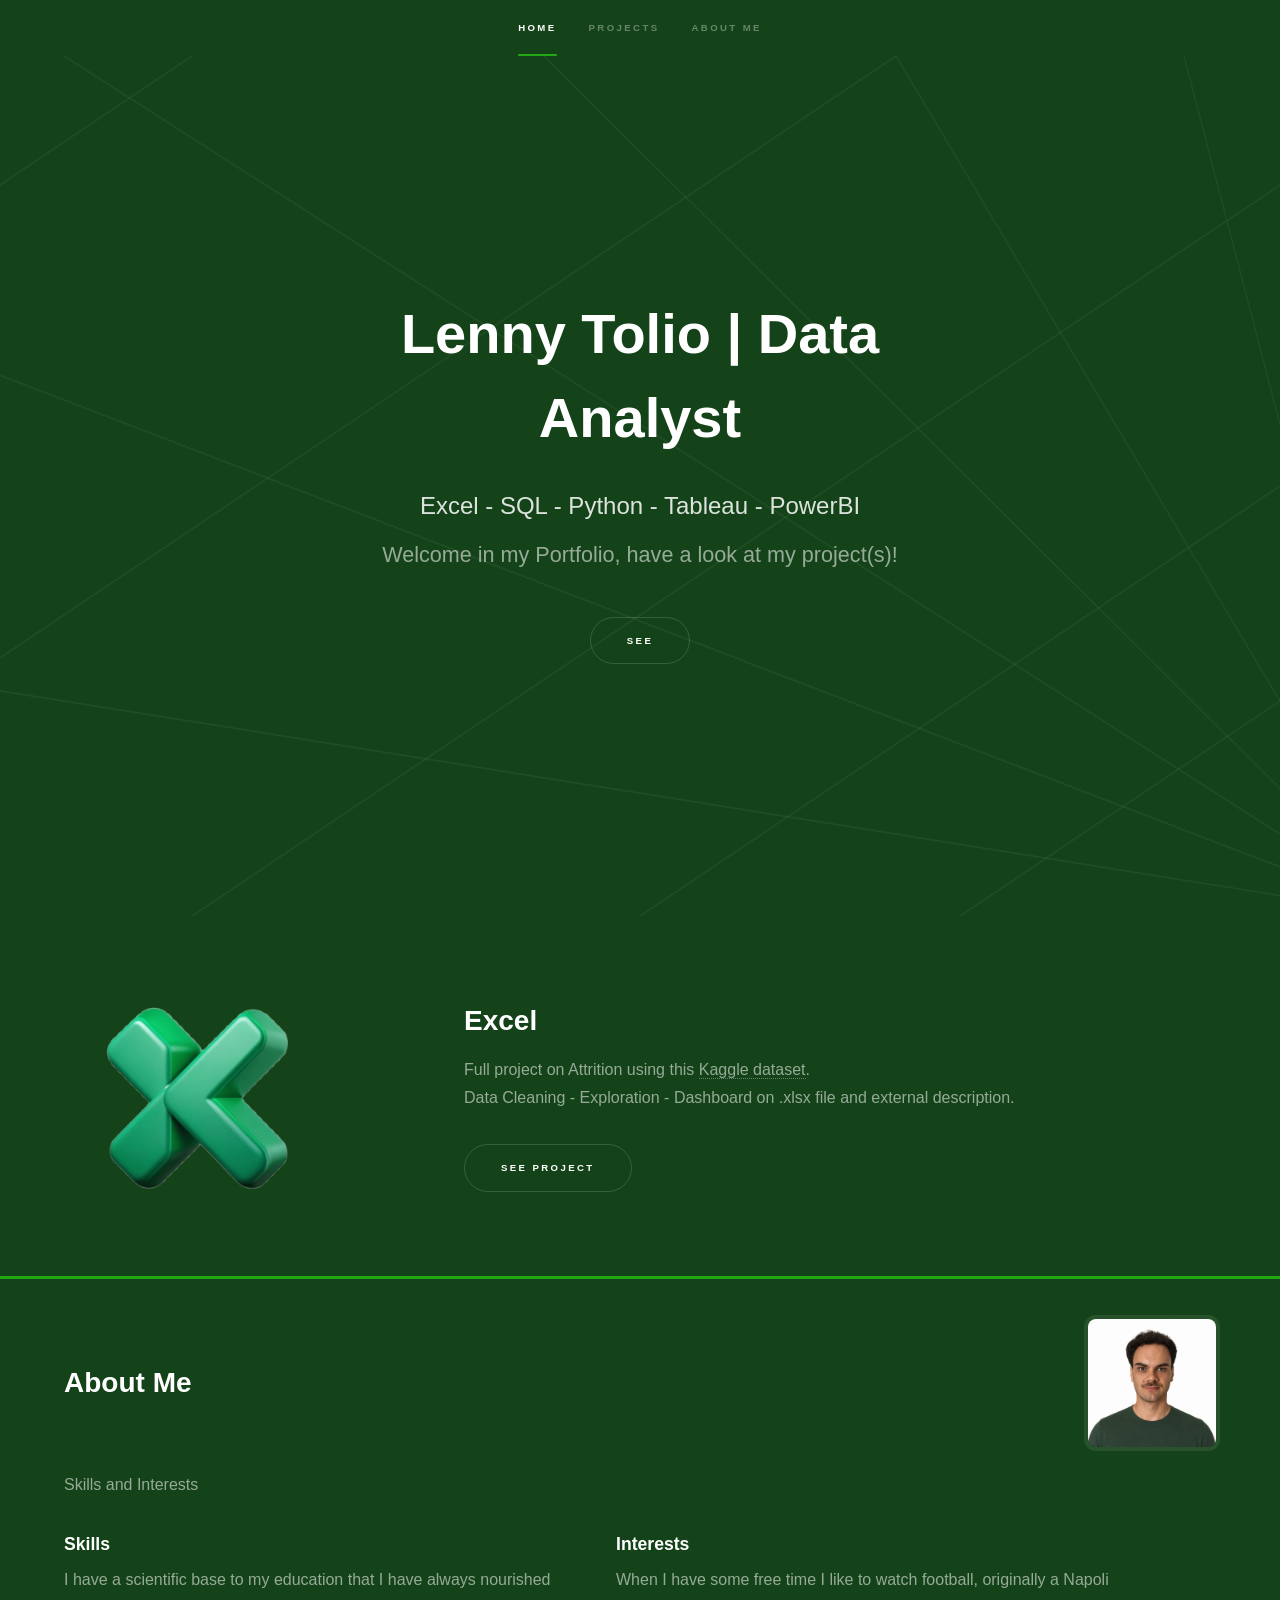
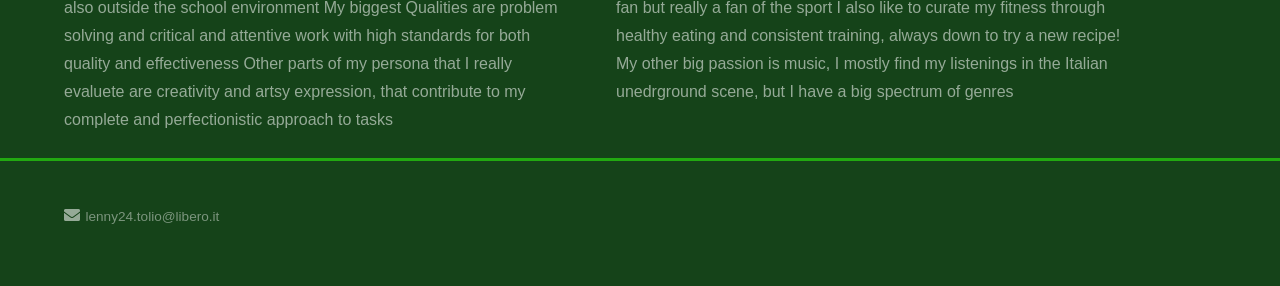
==== commit edce783b: "Add files via upload" ====
--- a/index.html
+++ b/index.html
@@ -6,6 +6,9 @@
 		<meta name="viewport" content="width=device-width, initial-scale=1, user-scalable=no" />
 		<link rel="stylesheet" href="assets/css/main.css" />
 		<noscript><link rel="stylesheet" href="assets/css/noscript.css" /></noscript>
+		<link rel="icon" type="image/png" href="images/favicon-32.png" sizes="32x32" />
+		<link rel="icon" type="image/png" href="images/favicon-16.png" sizes="16x16" />
+		<link rel="apple-touch-icon" href="images/favicon-180.png" />
 	</head>
 	<body class="is-preload">
 
@@ -28,7 +31,7 @@
 				<!-- Intro -->
 					<section id="intro" class="wrapper style1 fullscreen fade-up">
 						<div class="inner">
-							<h1>Lenny Tolio | Data Analysis</h1>
+							<h1>Lenny Tolio | Data Analyst</h1>
 							<h2>Excel - SQL - Python - Tableau - PowerBI</h2>
 							<p>Welcome in my Portfolio, have a look at my project(s)!<br /></p>
 							<ul class="actions special">
@@ -38,10 +41,9 @@
 					</section>
 
 				<!-- One -->
-				<section id="one" class="wrapper style2 spotlights">
+					<section id="one" class="wrapper style2 spotlights">
 						<section>
-						
-							<a href="Excel.html" class="image"><img src="images/ExcelLogo.png" alt="ExcelLogo" data-position="center center" /></a>
+							<a href="Excel.html" class="image"><img src="images/EL.png" alt="" data-position="center center" /></a>
 							<div class="content">
 								<div class="inner">
 									<h2>Excel</h2>
@@ -53,23 +55,7 @@
 								</div>
 							</div>
 						</section>
-					
-				
-						<section>
-							<a class="image"><img src="images/SOON.png" alt="MTC" data-position="center center" /></a>
-							<div class="content">
-								<div class="inner">
-									<h2>More Projects in the making</h2>
-									<p>SQL  —  Chinook Database, digital music store (GitHub)<br />
-										Python  —  Inside Airbnb, New York City listings<br />
-										Tableau  —  120 Years of Olympic History (Kaggle)<br />
-										Power BI  —  Global Electronics Retailer (Maven Analytics)<br />
-									</p>
-								</div>
-							</div>
-						
-						</section>
-				</section>
+					</section>
 
 				<!-- Divider between Projects and About Me -->
 					<hr class="section-divider" />
@@ -81,7 +67,7 @@
 								<h2>About Me</h2>
 								<!-- Sostituisci il percorso con la tua foto -->
 								<div class="about-photo">
-									<img src="images\FotoIo.jpg" alt="Lenny Tolio" />
+									<img src="images/FotoIo.jpg" alt="Lenny Tolio" />
 								</div>
 							</div>
 							<p>Skills and Interests</p>
@@ -114,9 +100,9 @@
 					<ul class="icons">
 						<li class="email-item">
 							<a href="#" class="icon solid fa-envelope" id="copy-email" title="Copia l'indirizzo email"><span class="label">Email</span></a><span class="email-text" id="copy-email-text">lenny24.tolio@libero.it</span>
-							<span class="copied-tip" id="copied-tip">Copiato negli appunti!</span>
+							<span class="copied-tip" id="copied-tip">Copied!</span>
 						</li>
-						<li><a href="https://www.linkedin.com/in/tuo-profilo" class="icon brands fa-linkedin-in"><span class="label">LinkedIn</span></a></li>
+					<!--	<li><a href="https://www.linkedin.com/in/tuo-profilo" class="icon brands fa-linkedin-in"><span class="label">LinkedIn</span></a></li>-->
 					</ul>
 				</div>
 			</footer>
--- a/assets/css/main.css
+++ b/assets/css/main.css
@@ -4225,3 +4225,66 @@
 			ul.icons li.email-item .copied-tip.visible {
 				opacity: 1;
 			}
+
+/* Project Gallery: hover zoom + click-to-fullscreen lightbox */
+
+	.project-gallery .row > .image img {
+		cursor: zoom-in;
+		-moz-transition: transform 0.35s ease;
+		-webkit-transition: transform 0.35s ease;
+		-ms-transition: transform 0.35s ease;
+		transition: transform 0.35s ease;
+	}
+
+		.project-gallery .row > .image:hover img {
+			-moz-transform: scale(1.08);
+			-webkit-transform: scale(1.08);
+			-ms-transform: scale(1.08);
+			transform: scale(1.08);
+		}
+
+	#lightbox {
+		display: none;
+		position: fixed;
+		top: 0;
+		left: 0;
+		width: 100%;
+		height: 100%;
+		background: rgba(21, 67, 25, 0.92);
+		z-index: 9999;
+		cursor: zoom-out;
+		-moz-align-items: center;
+		-webkit-align-items: center;
+		-ms-align-items: center;
+		align-items: center;
+		-moz-justify-content: center;
+		-webkit-justify-content: center;
+		-ms-justify-content: center;
+		justify-content: center;
+	}
+
+		#lightbox.active {
+			display: -moz-flex;
+			display: -webkit-flex;
+			display: -ms-flex;
+			display: flex;
+		}
+
+		#lightbox img {
+			max-width: 90vw;
+			max-height: 90vh;
+			-o-object-fit: contain;
+			object-fit: contain;
+			border-radius: 0.3em;
+			box-shadow: 0 0 40px rgba(0, 0, 0, 0.5);
+		}
+
+		#lightbox .lightbox-close {
+			position: absolute;
+			top: 1em;
+			right: 1.5em;
+			font-size: 2.5em;
+			color: #ffffff;
+			line-height: 1;
+			cursor: pointer;
+		}
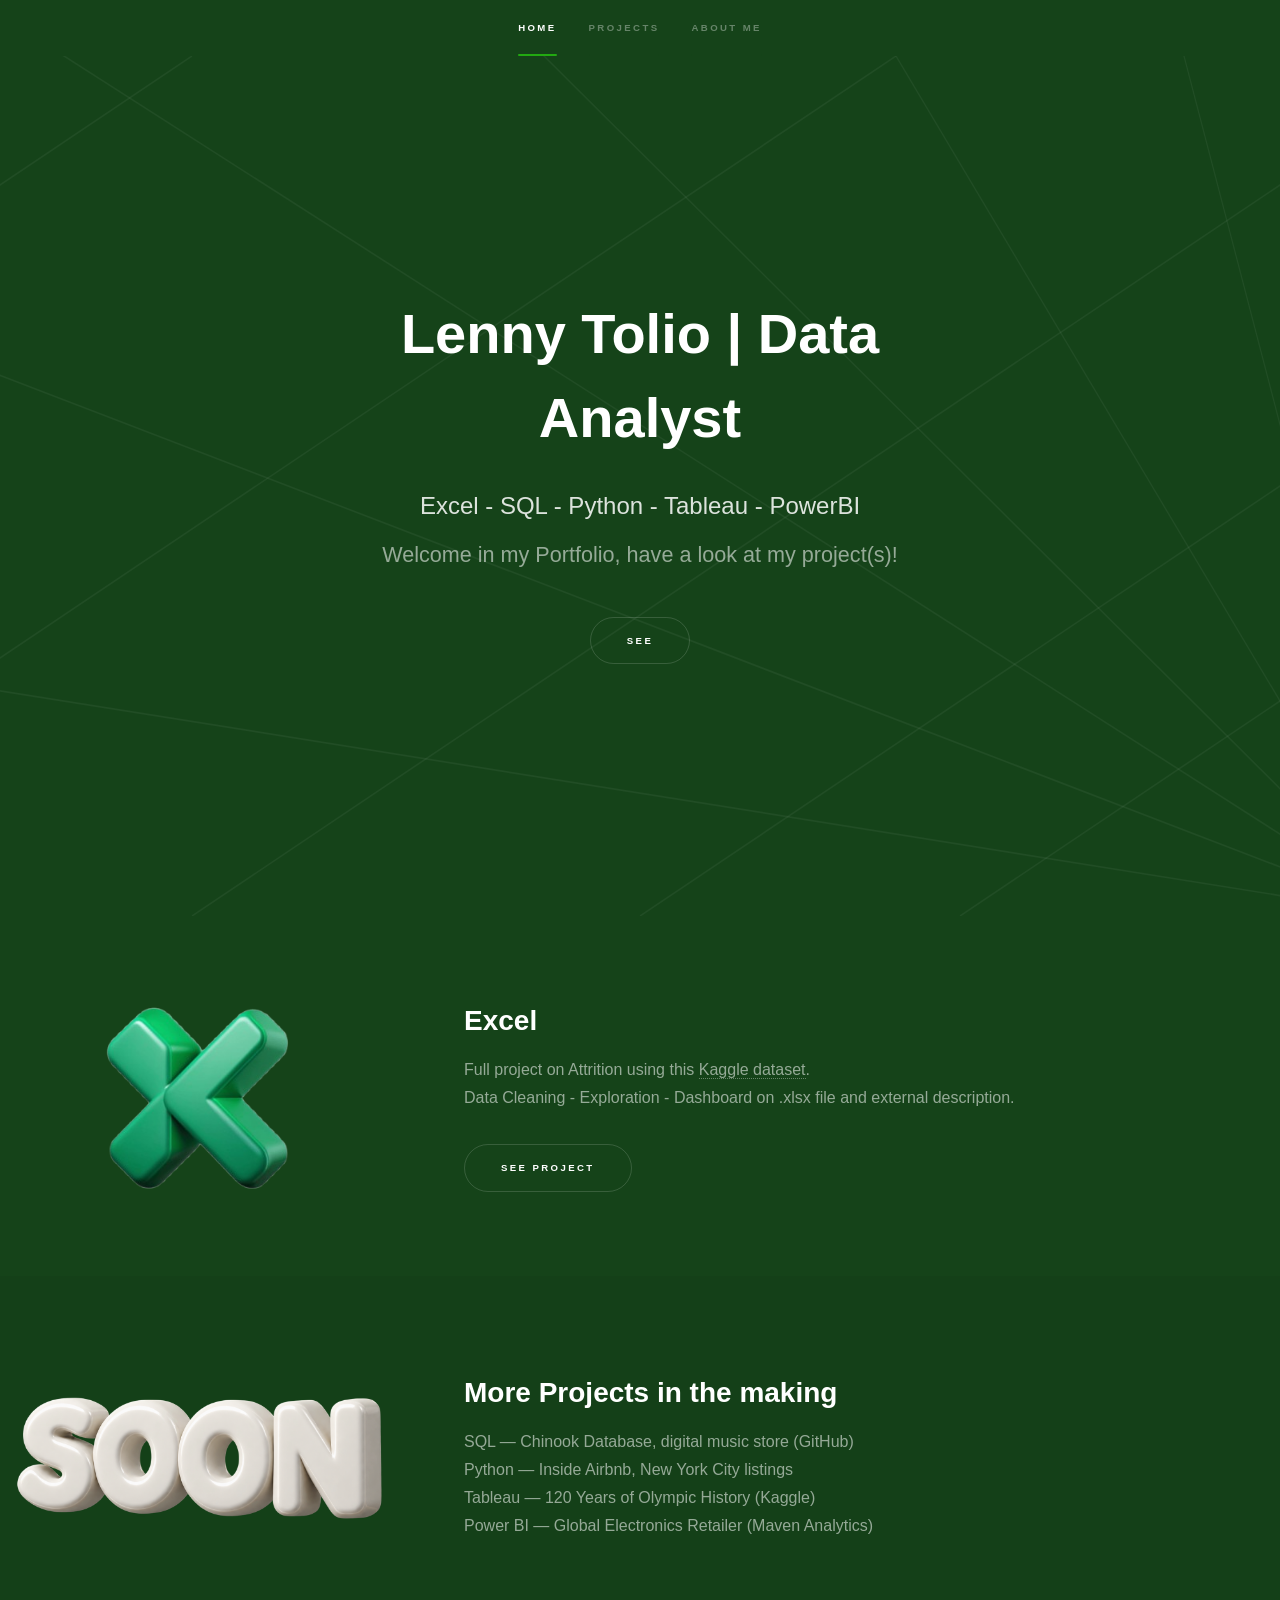
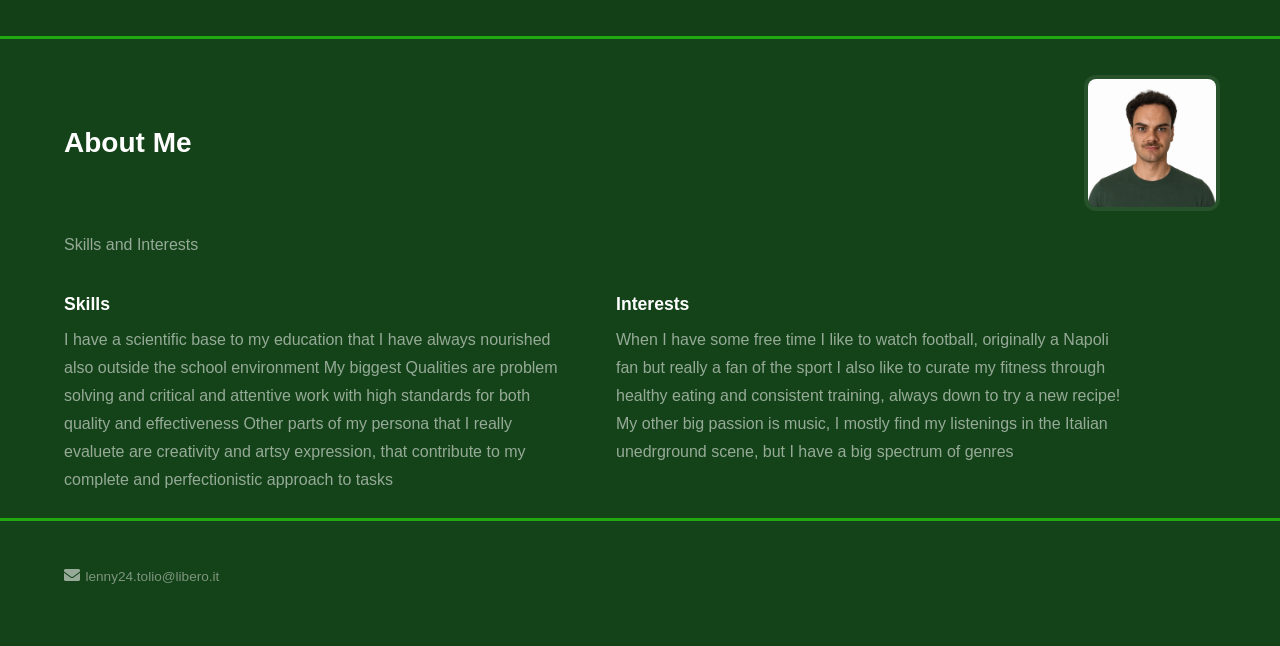
==== commit 577ce9af: "Update index.html" ====
--- a/index.html
+++ b/index.html
@@ -54,6 +54,20 @@
 									</ul>
 								</div>
 							</div>
+						</section>
+						<section>
+							<a class="image"><img src="images/SOON.png" alt="MTC" data-position="center center" /></a>
+							<div class="content">
+								<div class="inner">
+									<h2>More Projects in the making</h2>
+									<p>SQL  —  Chinook Database, digital music store (GitHub)<br />
+										Python  —  Inside Airbnb, New York City listings<br />
+										Tableau  —  120 Years of Olympic History (Kaggle)<br />
+										Power BI  —  Global Electronics Retailer (Maven Analytics)<br />
+									</p>
+								</div>
+							</div>
+						
 						</section>
 					</section>
 
